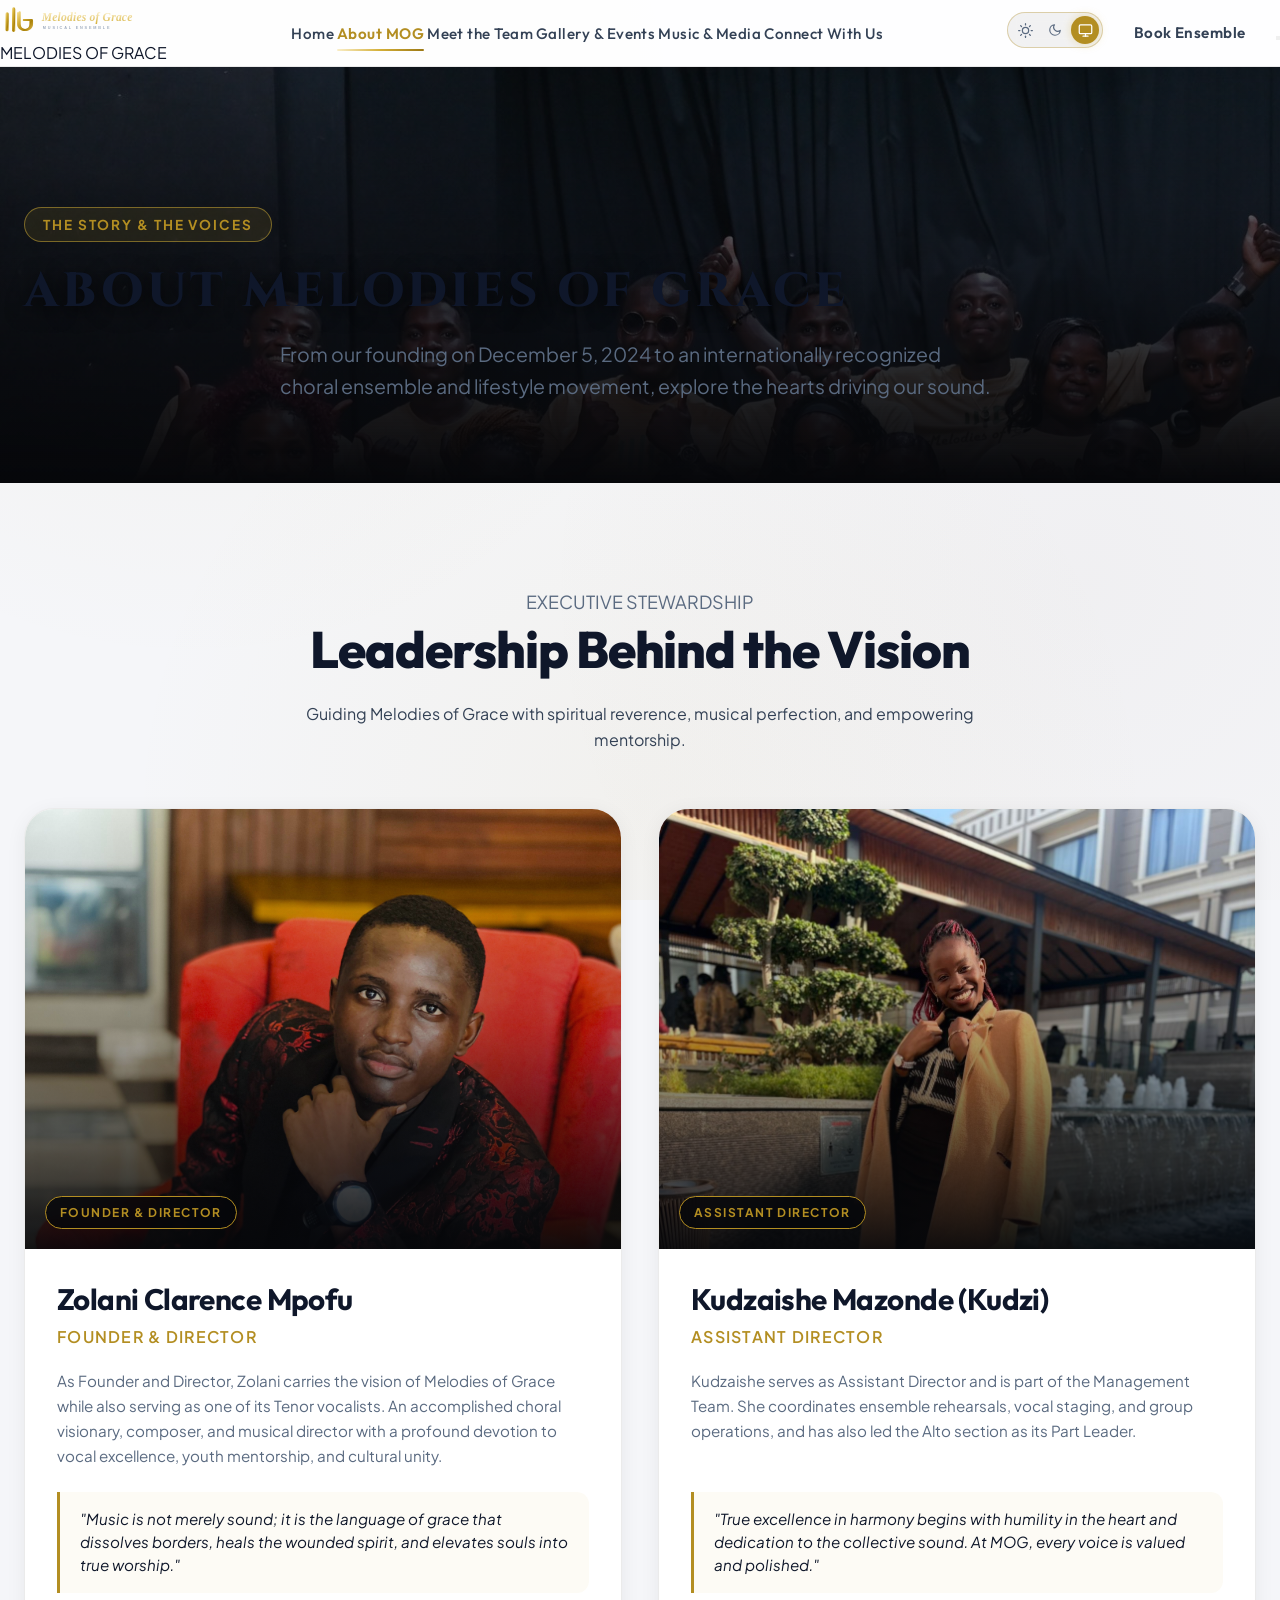
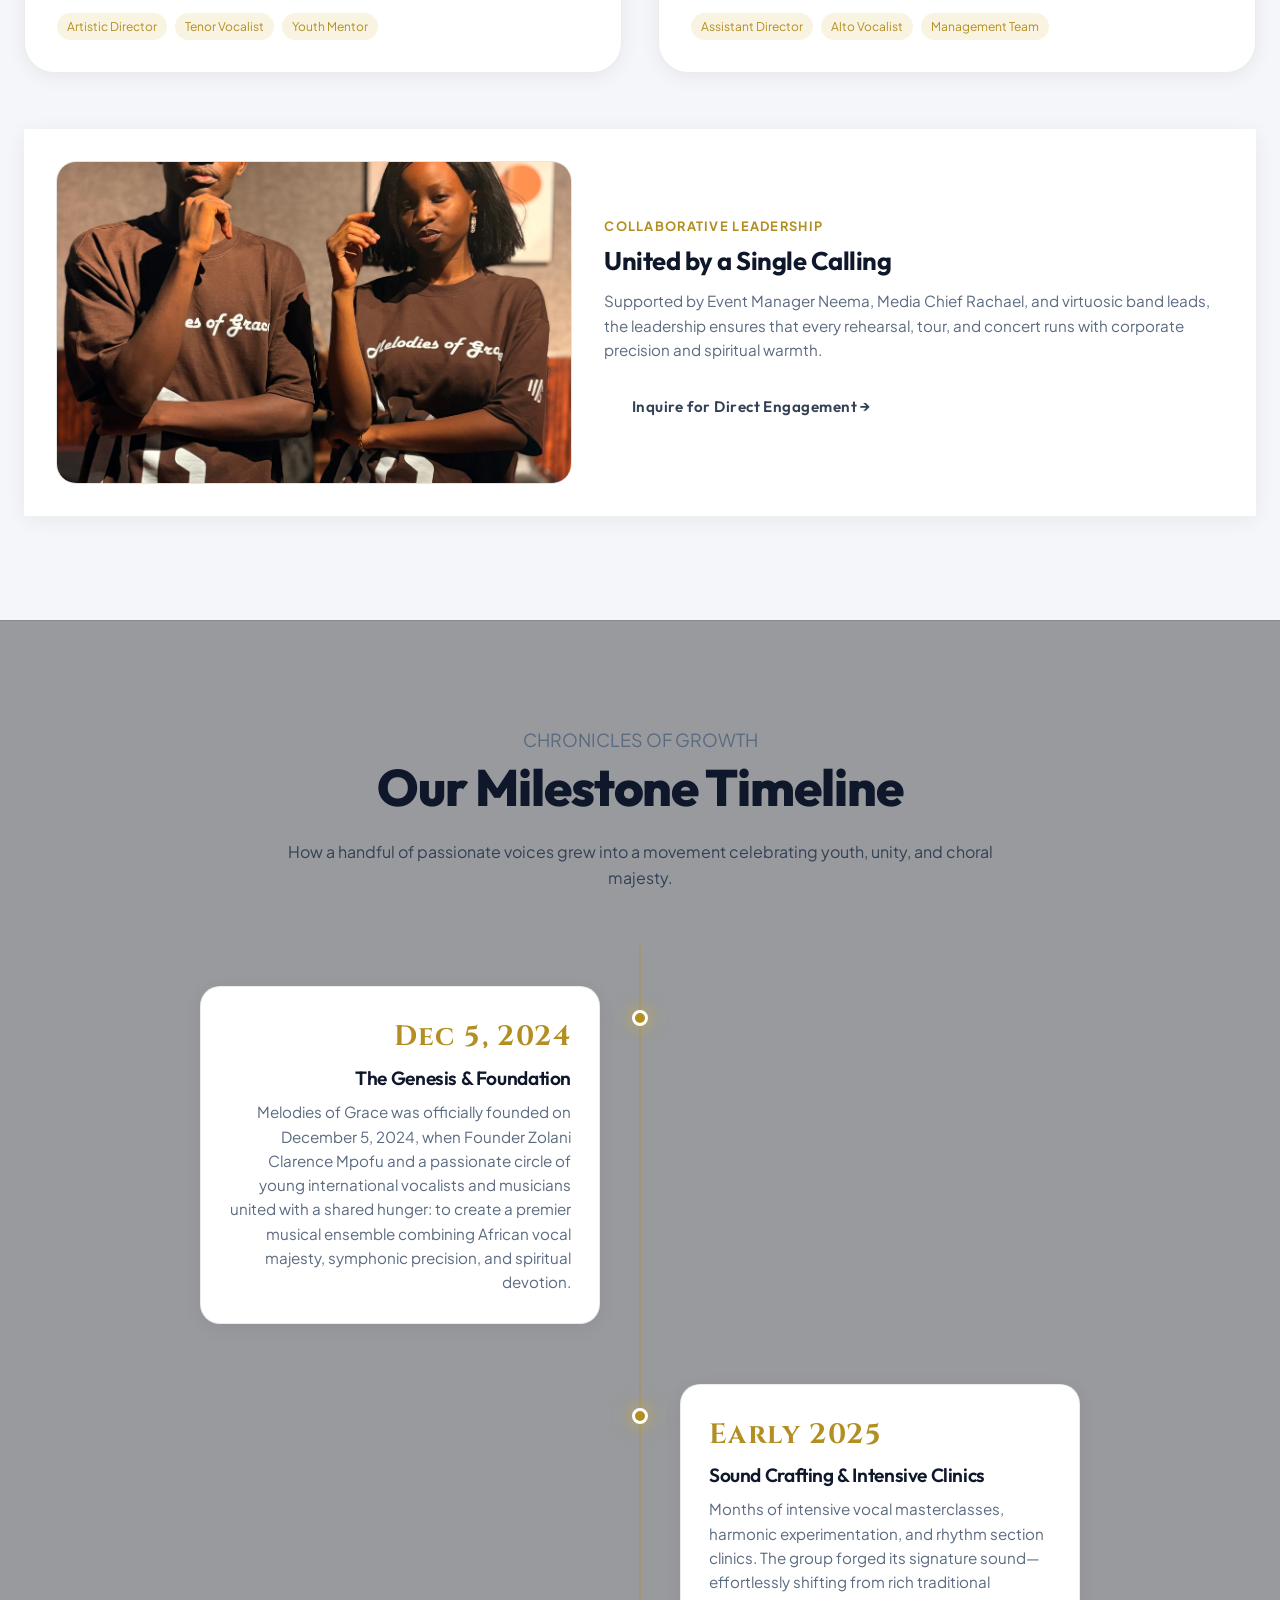
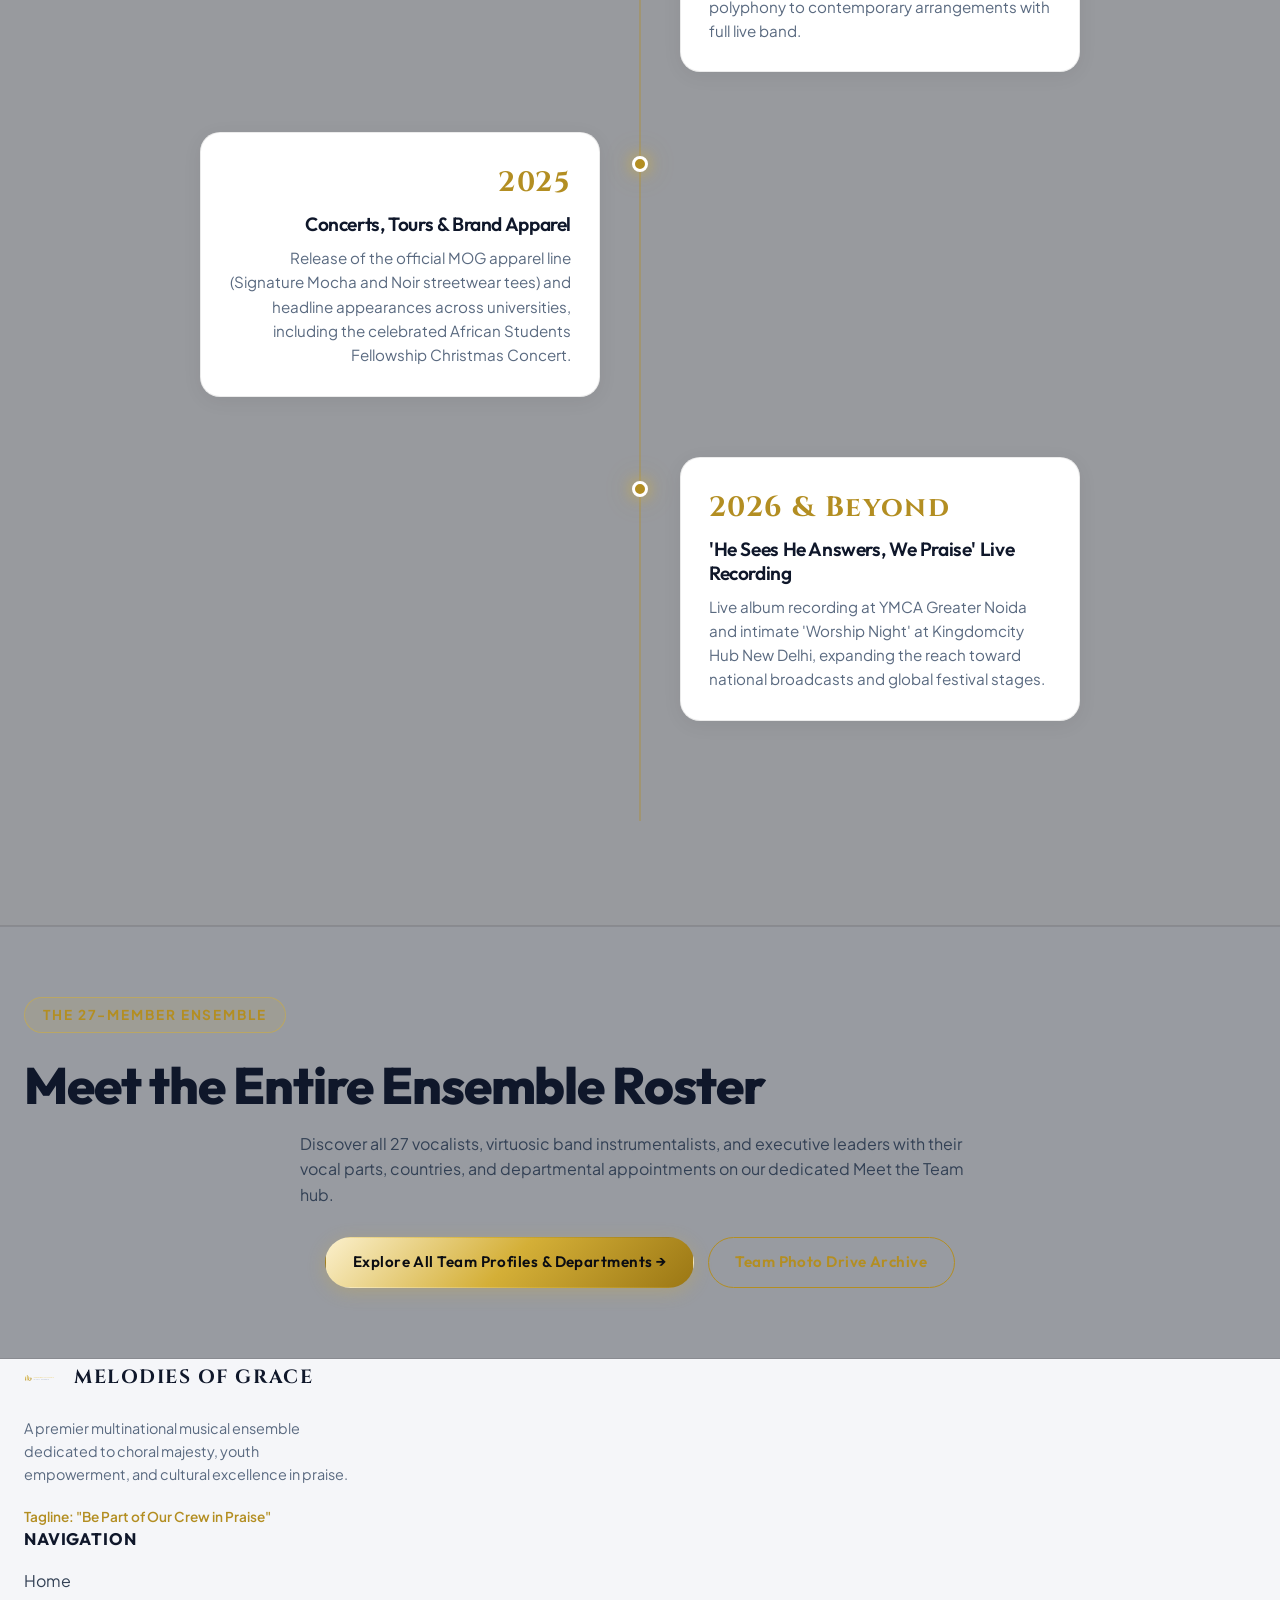
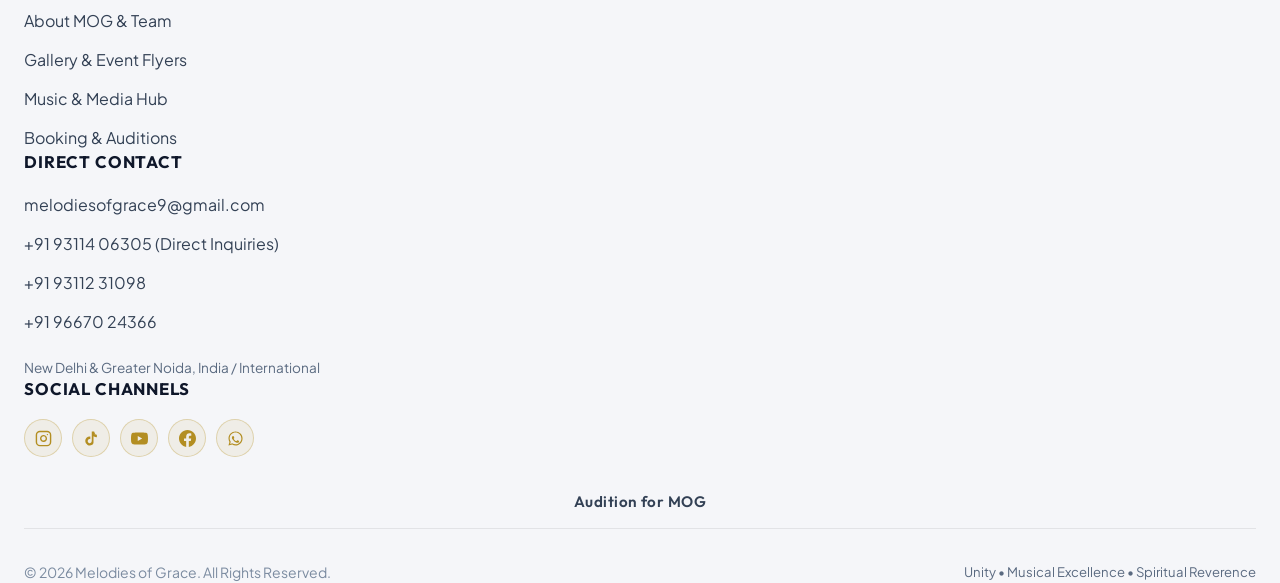
==== about.html @ c8fbc248 "Melodies Of Grace  website Melodies Of Grace Website" ====
<!DOCTYPE html>
<html lang="en">
<head>
  <meta charset="UTF-8">
  <meta name="viewport" content="width=device-width, initial-scale=1.0">
  <title>About MOG | Leadership, History & Meet the Team</title>
  <meta name="description" content="Discover the story, executive management, history timeline, and 25+ talented members and musicians behind Melodies of Grace.">
  <link rel="icon" type="image/svg+xml" href="assets/images/branding/favicon.svg">
  
  <link rel="preconnect" href="https://fonts.googleapis.com">
  <link rel="preconnect" href="https://fonts.gstatic.com" crossorigin>
  <link href="https://fonts.googleapis.com/css2?family=Cinzel:wght@500;600;700;800;900&family=Plus+Jakarta+Sans:wght@300;400;500;600;700&family=Playfair+Display:ital,wght@0,600;1,400&display=swap" rel="stylesheet">
  
  <link rel="stylesheet" href="css/main.css">
  <link rel="stylesheet" href="css/components.css">
  <link rel="stylesheet" href="css/pages.css">

  <script>
    (function() {
      const pref = localStorage.getItem('mog-theme-preference') || 'system';
      const effective = pref === 'system' ? (window.matchMedia('(prefers-color-scheme: light)').matches ? 'light' : 'dark') : pref;
      document.documentElement.setAttribute('data-theme', effective);
    })();
  </script>
</head>
<body>

  <!-- Navigation Header -->
  <header class="mog-navbar">
    <div class="nav-container">
      <a href="index.html" class="brand-logo" aria-label="Melodies of Grace Home">
        <img src="assets/images/branding/logo.svg" alt="Melodies of Grace Monogram" class="brand-symbol">
        <span class="brand-text">MELODIES OF GRACE</span>
      </a>

      <nav class="nav-links" aria-label="Main Navigation">
        <a href="index.html" class="nav-link">Home</a>
        <a href="about.html" class="nav-link active">About MOG</a>
        <a href="team.html" class="nav-link">Meet the Team</a>
        <a href="gallery-events.html" class="nav-link">Gallery & Events</a>
        <a href="music-media.html" class="nav-link">Music & Media</a>
        <a href="connect.html" class="nav-link">Connect With Us</a>
      </nav>

      <div class="nav-actions">
        <div class="theme-switcher-wrapper" role="radiogroup" aria-label="Theme mode selector">
          <button type="button" class="theme-pill-btn" data-theme-choice="light" title="Light theme" aria-label="Light mode">
            <svg width="15" height="15" viewBox="0 0 24 24" fill="none" stroke="currentColor" stroke-width="2" stroke-linecap="round" stroke-linejoin="round"><circle cx="12" cy="12" r="5"></circle><line x1="12" y1="1" x2="12" y2="3"></line><line x1="12" y1="21" x2="12" y2="23"></line><line x1="4.22" y1="4.22" x2="5.64" y2="5.64"></line><line x1="18.36" y1="18.36" x2="19.78" y2="19.78"></line><line x1="1" y1="12" x2="3" y2="12"></line><line x1="21" y1="12" x2="23" y2="12"></line><line x1="4.22" y1="19.78" x2="5.64" y2="18.36"></line><line x1="18.36" y1="5.64" x2="19.78" y2="4.22"></line></svg>
            <span class="sr-only">Light</span>
          </button>
          <button type="button" class="theme-pill-btn" data-theme-choice="dark" title="Dark theme" aria-label="Dark mode">
            <svg width="14" height="14" viewBox="0 0 24 24" fill="none" stroke="currentColor" stroke-width="2" stroke-linecap="round" stroke-linejoin="round"><path d="M21 12.79A9 9 0 1 1 11.21 3 7 7 0 0 0 21 12.79z"></path></svg>
            <span class="sr-only">Dark</span>
          </button>
          <button type="button" class="theme-pill-btn" data-theme-choice="system" title="System settings" aria-label="System mode">
            <svg width="15" height="15" viewBox="0 0 24 24" fill="none" stroke="currentColor" stroke-width="2" stroke-linecap="round" stroke-linejoin="round"><rect x="2" y="3" width="20" height="14" rx="2" ry="2"></rect><line x1="8" y1="21" x2="16" y2="21"></line><line x1="12" y1="17" x2="12" y2="21"></line></svg>
            <span class="sr-only">System</span>
          </button>
        </div>
        <a href="connect.html#booking" class="btn btn-gold-sm nav-cta">Book Ensemble</a>
        <button class="mobile-toggle-btn" aria-label="Toggle navigation menu" aria-expanded="false">
          <span></span>
          <span></span>
          <span></span>
        </button>
      </div>
    </div>
  </header>

  <!-- Page Hero Banner -->
  <section class="page-hero" style="background-image: linear-gradient(to top, rgba(6,7,10,1) 0%, rgba(6,7,10,0.7) 60%, rgba(6,7,10,0.5) 100%), url('assets/images/gallery/1.jpg'); padding: 140px 0 80px;">
    <div class="container text-center">
      <span class="hero-badge reveal-on-scroll">THE STORY & THE VOICES</span>
      <h1 class="hero-title reveal-on-scroll" style="font-size: 3rem; margin-bottom: 16px;">ABOUT MELODIES OF GRACE</h1>
      <p class="hero-tagline reveal-on-scroll" style="max-width: 720px; margin: 0 auto;">
        From our founding on December 5, 2024 to an internationally recognized choral ensemble and lifestyle movement, explore the hearts driving our sound.
      </p>
    </div>
  </section>

  <!-- Executive Management Section -->
  <section class="section" id="management">
    <div class="container">
      <div class="section-header reveal-on-scroll">
        <span class="section-subtitle">EXECUTIVE STEWARDSHIP</span>
        <h2 class="section-title">Leadership Behind the Vision</h2>
        <p class="section-desc">
          Guiding Melodies of Grace with spiritual reverence, musical perfection, and empowering mentorship.
        </p>
      </div>

      <div class="management-grid">
        <!-- Director Card -->
        <div class="management-card reveal-on-scroll">
          <div class="management-img-wrap">
            <img src="assets/images/management/Zolani_Clarence_Mpofu_Director.jpg" alt="Zolani Clarence Mpofu - Founder & Director">
            <div class="management-img-overlay"></div>
            <span class="management-badge">Founder & Director</span>
          </div>
          <div class="management-info">
            <h3 class="management-name">Zolani Clarence Mpofu</h3>
            <div class="management-title">Founder & Director</div>
            <p class="management-bio">
              As Founder and Director, Zolani carries the vision of Melodies of Grace while also serving as one of its Tenor vocalists. An accomplished choral visionary, composer, and musical director with a profound devotion to vocal excellence, youth mentorship, and cultural unity.
            </p>
            <div class="management-quote">
              "Music is not merely sound; it is the language of grace that dissolves borders, heals the wounded spirit, and elevates souls into true worship."
            </div>
            <div style="display: flex; gap: 8px; flex-wrap: wrap;">
              <span class="badge" style="background: rgba(212,175,55,0.15); color: var(--color-gold); font-size: 0.75rem; padding: 4px 10px; border-radius: var(--radius-pill);">Artistic Director</span>
              <span class="badge" style="background: rgba(212,175,55,0.15); color: var(--color-gold); font-size: 0.75rem; padding: 4px 10px; border-radius: var(--radius-pill);">Tenor Vocalist</span>
              <span class="badge" style="background: rgba(212,175,55,0.15); color: var(--color-gold); font-size: 0.75rem; padding: 4px 10px; border-radius: var(--radius-pill);">Youth Mentor</span>
            </div>
          </div>
        </div>

        <!-- Assistant Director Card -->
        <div class="management-card reveal-on-scroll">
          <div class="management-img-wrap">
            <img src="assets/images/management/Kudzaishe_Mazonde_Asst_Director.jpg" alt="Kudzaishe Mazonde (Kudzi) - Assistant Director">
            <div class="management-img-overlay"></div>
            <span class="management-badge">Assistant Director</span>
          </div>
          <div class="management-info">
            <h3 class="management-name">Kudzaishe Mazonde (Kudzi)</h3>
            <div class="management-title">Assistant Director</div>
            <p class="management-bio">
              Kudzaishe serves as Assistant Director and is part of the Management Team. She coordinates ensemble rehearsals, vocal staging, and group operations, and has also led the Alto section as its Part Leader.
            </p>
            <div class="management-quote">
              "True excellence in harmony begins with humility in the heart and dedication to the collective sound. At MOG, every voice is valued and polished."
            </div>
            <div style="display: flex; gap: 8px; flex-wrap: wrap;">
              <span class="badge" style="background: rgba(212,175,55,0.15); color: var(--color-gold); font-size: 0.75rem; padding: 4px 10px; border-radius: var(--radius-pill);">Assistant Director</span>
              <span class="badge" style="background: rgba(212,175,55,0.15); color: var(--color-gold); font-size: 0.75rem; padding: 4px 10px; border-radius: var(--radius-pill);">Alto Vocalist</span>
              <span class="badge" style="background: rgba(212,175,55,0.15); color: var(--color-gold); font-size: 0.75rem; padding: 4px 10px; border-radius: var(--radius-pill);">Management Team</span>
            </div>
          </div>
        </div>
      </div>

      <!-- Management Group Spotlight -->
      <div class="card reveal-on-scroll" style="margin-top: 40px; padding: 32px; display: grid; grid-template-columns: 1fr 1.2fr; gap: 32px; align-items: center;">
        <div style="border-radius: var(--radius-lg); overflow: hidden; border: 1px solid var(--color-border); aspect-ratio: 16/10;">
          <img src="assets/images/management/management.jpg" alt="Melodies of Grace Executive Team" style="width: 100%; height: 100%; object-fit: cover;">
        </div>
        <div>
          <span style="color: var(--color-gold); font-size: 0.8rem; font-weight: 700; text-transform: uppercase; letter-spacing: 0.1em;">Collaborative Leadership</span>
          <h3 style="color: var(--color-cream); font-size: 1.6rem; margin: 8px 0 12px;">United by a Single Calling</h3>
          <p style="color: var(--color-text-muted); font-size: 0.95rem; line-height: 1.6; margin-bottom: 20px;">
            Supported by Event Manager Neema, Media Chief Rachael, and virtuosic band leads, the leadership ensures that every rehearsal, tour, and concert runs with corporate precision and spiritual warmth.
          </p>
          <a href="connect.html#booking" class="btn btn-gold-sm">Inquire for Direct Engagement &rarr;</a>
        </div>
      </div>
    </div>
  </section>

  <!-- History & Milestones Timeline -->
  <section class="section" style="background: rgba(14, 16, 22, 0.4); border-top: 1px solid var(--color-border); border-bottom: 1px solid var(--color-border);">
    <div class="container">
      <div class="section-header reveal-on-scroll">
        <span class="section-subtitle">CHRONICLES OF GROWTH</span>
        <h2 class="section-title">Our Milestone Timeline</h2>
        <p class="section-desc">
          How a handful of passionate voices grew into a movement celebrating youth, unity, and choral majesty.
        </p>
      </div>

      <div class="history-timeline">
        <!-- December 5, 2024 -->
        <div class="timeline-item reveal-on-scroll">
          <div class="timeline-dot"></div>
          <div class="timeline-card">
            <div class="timeline-year">Dec 5, 2024</div>
            <h3 class="timeline-title">The Genesis & Foundation</h3>
            <p class="timeline-desc">
              Melodies of Grace was officially founded on December 5, 2024, when Founder Zolani Clarence Mpofu and a passionate circle of young international vocalists and musicians united with a shared hunger: to create a premier musical ensemble combining African vocal majesty, symphonic precision, and spiritual devotion.
            </p>
          </div>
        </div>

        <!-- Early 2025 -->
        <div class="timeline-item reveal-on-scroll">
          <div class="timeline-dot"></div>
          <div class="timeline-card">
            <div class="timeline-year">Early 2025</div>
            <h3 class="timeline-title">Sound Crafting & Intensive Clinics</h3>
            <p class="timeline-desc">
              Months of intensive vocal masterclasses, harmonic experimentation, and rhythm section clinics. The group forged its signature sound—effortlessly shifting from rich traditional polyphony to contemporary arrangements with full live band.
            </p>
          </div>
        </div>

        <!-- 2025 -->
        <div class="timeline-item reveal-on-scroll">
          <div class="timeline-dot"></div>
          <div class="timeline-card">
            <div class="timeline-year">2025</div>
            <h3 class="timeline-title">Concerts, Tours & Brand Apparel</h3>
            <p class="timeline-desc">
              Release of the official MOG apparel line (Signature Mocha and Noir streetwear tees) and headline appearances across universities, including the celebrated African Students Fellowship Christmas Concert.
            </p>
          </div>
        </div>

        <!-- 2026 & Beyond -->
        <div class="timeline-item reveal-on-scroll">
          <div class="timeline-dot"></div>
          <div class="timeline-card">
            <div class="timeline-year">2026 & Beyond</div>
            <h3 class="timeline-title">'He Sees He Answers, We Praise' Live Recording</h3>
            <p class="timeline-desc">
              Live album recording at YMCA Greater Noida and intimate 'Worship Night' at Kingdomcity Hub New Delhi, expanding the reach toward national broadcasts and global festival stages.
            </p>
          </div>
        </div>
      </div>
    </div>
  </section>

  <!-- Explore Dedicated Meet the Team CTA Banner -->
  <section class="section" style="padding: 70px 0; background: rgba(14, 18, 28, 0.4); border-top: 1px solid var(--color-border); border-bottom: 1px solid var(--color-border);">
    <div class="container text-center">
      <span class="hero-badge reveal-on-scroll">THE 27-MEMBER ENSEMBLE</span>
      <h2 class="section-title reveal-on-scroll" style="margin-bottom: 14px;">Meet the Entire Ensemble Roster</h2>
      <p class="section-desc reveal-on-scroll" style="max-width: 680px; margin: 0 auto 30px;">
        Discover all 27 vocalists, virtuosic band instrumentalists, and executive leaders with their vocal parts, countries, and departmental appointments on our dedicated Meet the Team hub.
      </p>
      <div class="reveal-on-scroll" style="display: flex; gap: 14px; justify-content: center; flex-wrap: wrap;">
        <a href="team.html" class="btn btn-gold">Explore All Team Profiles & Departments &rarr;</a>
        <a href="https://drive.google.com/drive/folders/1BOJa6Fn6AClE84l_LwaE102ekSdRLDb4" target="_blank" rel="noopener" class="btn btn-outline">
          Team Photo Drive Archive
        </a>
      </div>
    </div>
  </section>

  <!-- Universal Footer -->
  <footer class="mog-footer">
    <div class="container">
      <div class="footer-grid">
        <div class="footer-brand">
          <div style="display: flex; align-items: center; gap: 12px; margin-bottom: 16px;">
            <img src="assets/images/branding/logo.svg" alt="MOG Crest" style="width: 38px; height: 38px;">
            <span style="font-family: var(--font-heading); font-weight: 700; font-size: 1.2rem; color: var(--color-cream); letter-spacing: 0.08em;">
              MELODIES OF GRACE
            </span>
          </div>
          <p style="color: var(--color-text-muted); font-size: 0.9rem; line-height: 1.6; margin-bottom: 20px;">
            A premier multinational musical ensemble dedicated to choral majesty, youth empowerment, and cultural excellence in praise.
          </p>
          <div style="color: var(--color-gold); font-size: 0.85rem; font-weight: 600;">
            Tagline: "Be Part of Our Crew in Praise"
          </div>
        </div>

        <div>
          <h4 class="footer-heading">Navigation</h4>
          <ul class="footer-links">
            <li><a href="index.html">Home</a></li>
            <li><a href="about.html">About MOG & Team</a></li>
            <li><a href="gallery-events.html">Gallery & Event Flyers</a></li>
            <li><a href="music-media.html">Music & Media Hub</a></li>
            <li><a href="connect.html">Booking & Auditions</a></li>
          </ul>
        </div>

        <div>
          <h4 class="footer-heading">Direct Contact</h4>
          <ul class="footer-links">
            <li><a href="mailto:melodiesofgrace9@gmail.com">melodiesofgrace9@gmail.com</a></li>
            <li><a href="tel:+919311406305">+91 93114 06305 (Direct Inquiries)</a></li>
            <li><a href="tel:+919311231098">+91 93112 31098</a></li>
            <li><a href="tel:+919667024366">+91 96670 24366</a></li>
            <li style="color: var(--color-text-muted); font-size: 0.85rem; margin-top: 8px;">New Delhi & Greater Noida, India / International</li>
          </ul>
        </div>

        <div>
          <h4 class="footer-heading">Social Channels</h4>
          <div class="social-icons">
            <a href="https://www.instagram.com/melodiesofgrace3?stkn=NW5rcDM3Z2xoZHg5" target="_blank" rel="noopener" aria-label="Melodies of Grace on Instagram">
              <svg viewBox="0 0 24 24" fill="none" stroke="currentColor" stroke-width="2" stroke-linecap="round" stroke-linejoin="round"><rect x="2" y="2" width="20" height="20" rx="5" ry="5"></rect><path d="M16 11.37A4 4 0 1 1 12.63 8 4 4 0 0 1 16 11.37z"></path><line x1="17.5" y1="6.5" x2="17.51" y2="6.5"></line></svg>
            </a>
            <a href="https://www.tiktok.com/@melodiesofgrace3?_t=ZS-8tFVZcW9mL4&_r=1" target="_blank" rel="noopener" aria-label="Melodies of Grace on TikTok">
              <svg viewBox="0 0 24 24" fill="currentColor"><path d="M19.59 6.69a4.83 4.83 0 0 1-3.77-4.25V2h-3.45v13.67a2.89 2.89 0 0 1-5.2 1.74 2.89 2.89 0 0 1 2.31-4.64c.29 0 .58.04.85.12V9.32a6.34 6.34 0 0 0-.85-.06A6.33 6.33 0 0 0 3.15 15.6a6.34 6.34 0 0 0 9.77 5.34c.48-.34.9-.76 1.23-1.25.43-.63.67-1.39.67-2.18V8.76a8.27 8.27 0 0 0 4.77 1.49V6.79a4.8 4.8 0 0 1-3.77-.1z"/></svg>
            </a>
            <a href="https://www.youtube.com/@melodies_of_grace?si=TB2gU3RAY-7OCiRP" target="_blank" rel="noopener" aria-label="Melodies of Grace on YouTube">
              <svg viewBox="0 0 24 24" fill="currentColor"><path d="M23.498 6.186a3.016 3.016 0 0 0-2.122-2.136C19.505 3.545 12 3.545 12 3.545s-7.505 0-9.377.505A3.017 3.017 0 0 0 .502 6.186C0 8.07 0 12 0 12s0 3.93.502 5.814a3.016 3.016 0 0 0 2.122 2.136c1.871.505 9.376.505 9.376.505s7.505 0 9.377-.505a3.015 3.015 0 0 0 2.122-2.136C24 15.93 24 12 24 12s0-3.93-.502-5.814zM9.545 15.568V8.432L15.818 12l-6.273 3.568z"/></svg>
            </a>
            <a href="https://www.facebook.com/share/1BRxwUJJGP" target="_blank" rel="noopener" aria-label="Melodies of Grace on Facebook">
              <svg viewBox="0 0 24 24" fill="currentColor"><path d="M24 12.073c0-6.627-5.373-12-12-12s-12 5.373-12 12c0 5.99 4.388 10.954 10.125 11.854v-8.385H7.078v-3.47h3.047V9.43c0-3.007 1.792-4.669 4.533-4.669 1.312 0 2.686.235 2.686.235v2.953H15.83c-1.491 0-1.956.925-1.956 1.874v2.25h3.328l-.532 3.47h-2.796v8.385C19.612 23.027 24 18.062 24 12.073z"/></svg>
            </a>
            <a href="https://whatsapp.com/channel/0029Vb7E9P53LdQQMmp7Mz2N" target="_blank" rel="noopener" aria-label="Melodies of Grace on WhatsApp Channel">
              <svg viewBox="0 0 24 24" fill="currentColor"><path d="M12.04 2c-5.46 0-9.91 4.45-9.91 9.91 0 1.75.46 3.45 1.32 4.95L2.05 22l5.25-1.38c1.45.79 3.08 1.21 4.74 1.21 5.46 0 9.91-4.45 9.91-9.91 0-2.65-1.03-5.14-2.9-7.01A9.816 9.816 0 0 0 12.04 2zm.01 1.67c2.2 0 4.26.86 5.82 2.42a8.225 8.225 0 0 1 2.41 5.83c0 4.54-3.7 8.24-8.24 8.24-1.48 0-2.93-.4-4.2-1.15l-.3-.18-3.12.82.83-3.04-.2-.31a8.196 8.196 0 0 1-1.26-4.38c0-4.54 3.7-8.24 8.24-8.24zm4.52 11.66c-.25-.13-1.47-.72-1.7-.81-.23-.08-.39-.13-.56.13-.17.25-.64.81-.79.97-.14.17-.29.19-.54.06-.25-.13-1.06-.39-2.02-1.25-.75-.67-1.25-1.5-1.4-1.75-.14-.25-.02-.39.11-.51.11-.11.25-.29.38-.44.13-.14.17-.25.25-.42.08-.17.04-.31-.02-.44-.06-.13-.56-1.35-.77-1.85-.2-.49-.41-.42-.56-.43h-.48c-.17 0-.44.06-.67.31-.23.25-.87.85-.87 2.08 0 1.23.9 2.42 1.02 2.59.13.17 1.76 2.69 4.27 3.77.6.26 1.07.41 1.43.53.6.19 1.15.16 1.58.1.48-.07 1.47-.6 1.68-1.18.21-.58.21-1.08.15-1.18-.06-.1-.23-.16-.48-.28z"/></svg>
            </a>
          </div>
          <div style="margin-top: 20px;">
            <a href="connect.html#auditions" class="btn btn-gold-sm" style="width: 100%; text-align: center;">Audition for MOG</a>
          </div>
        </div>
      </div>

      <div class="footer-bottom">
        <div>&copy; <span id="current-year"></span> Melodies of Grace. All Rights Reserved.</div>
        <div style="color: var(--color-text-muted); font-size: 0.82rem;">Unity • Musical Excellence • Spiritual Reverence</div>
      </div>
    </div>
  </footer>

  <!-- Scripts -->
  <script src="js/mog-data.js"></script>
  <script src="js/main.js"></script>
</body>
</html>
---- css/main.css ----
/* ==========================================================================
   Melodies of Grace (MOG) - Main Design System & Base CSS
   ========================================================================== */

@import url('https://fonts.googleapis.com/css2?family=Cinzel:wght@500;600;700;800;900&family=Outfit:wght@300;400;500;600;700;800&family=Playfair+Display:ital,wght@0,500;0,600;0,700;1,400;1,600;1,700&family=Plus+Jakarta+Sans:wght@300;400;500;600;700&display=swap');

:root {
  /* Color Palette - Obsidian & Gold Luxury Theme */
  --bg-darkest: #06070A;
  --bg-main: #0A0D14;
  --bg-surface: #10141E;
  --bg-card: #151A27;
  --bg-card-hover: #1C2333;
  --bg-glass: rgba(14, 18, 28, 0.72);
  --bg-glass-heavy: rgba(10, 13, 20, 0.88);

  /* Gold & Warm Accents */
  --gold-50: #FFF9E6;
  --gold-100: #FBF0CC;
  --gold-200: #F6E299;
  --gold-300: #EECD66;
  --gold-400: #E6B833;
  --gold-500: #D4AF37; /* Primary Brand Gold */
  --gold-600: #B38E22;
  --gold-700: #8C6C14;
  --gold-gradient: linear-gradient(135deg, #FBF0CC 0%, #D4AF37 50%, #9B7714 100%);
  --gold-gradient-soft: linear-gradient(135deg, rgba(212, 175, 55, 0.25) 0%, rgba(179, 142, 34, 0.08) 100%);

  /* Mocha Brand Apparel Accents */
  --mocha-dark: #2B1D16;
  --mocha-base: #4D3325;
  --mocha-light: #73513F;

  /* Neutral Slate Text */
  --text-primary: #FFFFFF;
  --text-secondary: #E2E8F0;
  --text-muted: #94A3B8;
  --text-dim: #64748B;

  /* Borders & Highlights */
  --border-subtle: rgba(255, 255, 255, 0.08);
  --border-gold: rgba(212, 175, 55, 0.28);
  --border-gold-strong: rgba(212, 175, 55, 0.65);

  /* Shadows & Glows */
  --shadow-sm: 0 4px 12px rgba(0, 0, 0, 0.35);
  --shadow-md: 0 12px 30px rgba(0, 0, 0, 0.5);
  --shadow-lg: 0 20px 48px rgba(0, 0, 0, 0.7);
  --glow-gold-sm: 0 0 15px rgba(212, 175, 55, 0.25);
  --glow-gold-lg: 0 0 35px rgba(212, 175, 55, 0.38);

  /* Typography */
  --font-serif: 'Playfair Display', Georgia, serif;
  --font-heading: 'Cinzel', 'Playfair Display', serif;
  --font-display: 'Outfit', -apple-system, BlinkMacSystemFont, sans-serif;
  --font-body: 'Plus Jakarta Sans', -apple-system, BlinkMacSystemFont, sans-serif;

  /* Transitions & Radii */
  --radius-sm: 6px;
  --radius-md: 12px;
  --radius-lg: 20px;
  --radius-xl: 30px;
  --radius-full: 9999px;
  --radius-pill: 9999px;

  /* Aliases for Global Semantic Colors */
  --color-cream: #FFFBF0;
  --color-gold: #D4AF37;
  --color-gold-muted: rgba(212, 175, 55, 0.4);
  --color-noir: #06070A;
  --color-charcoal: #151A27;
  --color-border: rgba(255, 255, 255, 0.08);
  --color-text-muted: #94A3B8;
  --color-text-dim: #64748B;
  --font-accent: 'Playfair Display', Georgia, serif;
  --glass-card-bg: rgba(16, 20, 30, 0.75);
  --shadow-gold-hover: 0 10px 30px rgba(212, 175, 55, 0.35);

  --navbar-bg: rgba(8, 10, 14, 0.88);
  --navbar-border: rgba(255, 255, 255, 0.08);

  --transition-fast: 0.2s cubic-bezier(0.16, 1, 0.3, 1);
  --transition-normal: 0.35s cubic-bezier(0.16, 1, 0.3, 1);
  --transition-slow: 0.6s cubic-bezier(0.16, 1, 0.3, 1);
}

/* ==========================================================================
   Light Theme Override Variables & Aesthetic System
   ========================================================================== */
[data-theme="light"] {
  --bg-darkest: #F5F6F9;
  --bg-main: #FFFFFF;
  --bg-surface: #EEF2F6;
  --bg-card: #FFFFFF;
  --bg-card-hover: #F8FAFC;
  --bg-glass: rgba(255, 255, 255, 0.9);
  --bg-glass-heavy: rgba(255, 255, 255, 0.98);
  --glass-card-bg: rgba(255, 255, 255, 0.95);

  --text-primary: #0F172A;
  --text-secondary: #334155;
  --text-muted: #5A6A80;
  --text-dim: #7B8BA0;

  --color-cream: #0F172A;
  --color-gold: #B38E22;
  --color-gold-muted: rgba(179, 142, 34, 0.35);
  --color-noir: #FFFFFF;
  --color-charcoal: #F1F5F9;
  --color-border: rgba(0, 0, 0, 0.1);
  --color-text-muted: #5A6A80;
  --color-text-dim: #7B8BA0;

  --border-subtle: rgba(0, 0, 0, 0.08);
  --border-gold: rgba(179, 142, 34, 0.38);
  --border-gold-strong: rgba(179, 142, 34, 0.8);

  --shadow-sm: 0 2px 8px rgba(0, 0, 0, 0.06);
  --shadow-md: 0 8px 24px rgba(0, 0, 0, 0.08);
  --shadow-lg: 0 16px 36px rgba(0, 0, 0, 0.12);
  --shadow-gold-hover: 0 12px 28px rgba(179, 142, 34, 0.22);
  --glow-gold-sm: 0 0 12px rgba(179, 142, 34, 0.2);
  --glow-gold-lg: 0 0 25px rgba(179, 142, 34, 0.25);

  --navbar-bg: rgba(255, 255, 255, 0.94);
  --navbar-border: rgba(0, 0, 0, 0.08);
}

/* Base Reset & Smooth Scrolling */
*, *::before, *::after {
  box-sizing: border-box;
  margin: 0;
  padding: 0;
}

html {
  font-size: 16px;
  scroll-behavior: smooth;
  scroll-padding-top: 90px;
  background-color: var(--bg-darkest);
  color: var(--text-secondary);
  font-family: var(--font-body);
  line-height: 1.6;
  -webkit-font-smoothing: antialiased;
  -moz-osx-font-smoothing: grayscale;
}

body {
  min-height: 100vh;
  display: flex;
  flex-direction: column;
  overflow-x: hidden;
  position: relative;
  background-image: 
    radial-gradient(circle at 15% 15%, rgba(212, 175, 55, 0.05) 0%, transparent 40%),
    radial-gradient(circle at 85% 65%, rgba(115, 81, 63, 0.06) 0%, transparent 45%),
    radial-gradient(circle at 50% 90%, rgba(212, 175, 55, 0.04) 0%, transparent 50%);
  background-attachment: fixed;
}

/* Custom Scrollbar */
::-webkit-scrollbar {
  width: 8px;
}
::-webkit-scrollbar-track {
  background: var(--bg-darkest);
}
::-webkit-scrollbar-thumb {
  background: rgba(212, 175, 55, 0.3);
  border-radius: 4px;
}
::-webkit-scrollbar-thumb:hover {
  background: var(--gold-500);
}

/* Selection Color */
::selection {
  background: var(--gold-500);
  color: #000;
}

/* Typography Helpers */
h1, h2, h3, h4, h5, h6 {
  color: var(--text-primary);
  font-family: var(--font-display);
  font-weight: 700;
  line-height: 1.25;
  letter-spacing: -0.02em;
}

h1.cinzel, h2.cinzel, h3.cinzel {
  font-family: var(--font-heading);
  letter-spacing: 0.05em;
  text-transform: uppercase;
}

p {
  color: var(--text-secondary);
  font-weight: 400;
}

a {
  color: inherit;
  text-decoration: none;
  transition: color var(--transition-fast);
}

img {
  max-width: 100%;
  height: auto;
  display: block;
}

/* Layout Utilities */
.container {
  width: 100%;
  max-width: 1280px;
  margin: 0 auto;
  padding: 0 1.5rem;
}

.container-narrow {
  width: 100%;
  max-width: 960px;
  margin: 0 auto;
  padding: 0 1.5rem;
}

.section {
  padding: 6.5rem 0;
  position: relative;
}

@media (max-width: 768px) {
  .section {
    padding: 4rem 0;
  }
}

/* Section Headers */
.section-header {
  text-align: center;
  max-width: 760px;
  margin: 0 auto 3.5rem;
}

.section-header.text-left {
  text-align: left;
  margin-left: 0;
}

.section-badge {
  display: inline-flex;
  align-items: center;
  gap: 0.5rem;
  padding: 0.35rem 1rem;
  border-radius: var(--radius-full);
  background: rgba(212, 175, 55, 0.1);
  border: 1px solid var(--border-gold);
  color: var(--gold-300);
  font-family: var(--font-display);
  font-size: 0.8rem;
  font-weight: 600;
  letter-spacing: 0.12em;
  text-transform: uppercase;
  margin-bottom: 1.25rem;
}

.section-title {
  font-size: clamp(2.2rem, 4vw, 3.2rem);
  font-weight: 800;
  margin-bottom: 1.25rem;
}

.section-subtitle {
  font-size: 1.125rem;
  color: var(--text-muted);
  line-height: 1.7;
}

/* Decorative Gold Accents */
.text-gold {
  background: var(--gold-gradient);
  -webkit-background-clip: text;
  -webkit-text-fill-color: transparent;
  display: inline-block;
}

.text-gold-solid {
  color: var(--gold-400);
}

.gold-divider {
  width: 60px;
  height: 3px;
  background: var(--gold-gradient);
  border-radius: var(--radius-full);
  margin: 1.25rem auto;
}

.gold-divider.left {
  margin-left: 0;
}

/* Glassmorphism Card Utility */
.glass-panel {
  background: var(--bg-glass);
  backdrop-filter: blur(16px);
  -webkit-backdrop-filter: blur(16px);
  border: 1px solid var(--border-subtle);
  border-radius: var(--radius-lg);
  box-shadow: var(--shadow-md);
  transition: transform var(--transition-normal), border-color var(--transition-normal), box-shadow var(--transition-normal);
}

.glass-panel:hover {
  border-color: var(--border-gold);
  box-shadow: var(--shadow-lg), var(--glow-gold-sm);
}

/* Reveal on Scroll Animations */
.reveal {
  opacity: 0;
  transform: translateY(30px);
  transition: opacity 0.8s cubic-bezier(0.16, 1, 0.3, 1), transform 0.8s cubic-bezier(0.16, 1, 0.3, 1);
  will-change: opacity, transform;
}

.reveal.active {
  opacity: 1;
  transform: translateY(0);
}

.delay-1 { transition-delay: 0.1s; }
.delay-2 { transition-delay: 0.2s; }
.delay-3 { transition-delay: 0.3s; }
.delay-4 { transition-delay: 0.4s; }

.sr-only {
  position: absolute;
  width: 1px;
  height: 1px;
  padding: 0;
  margin: -1px;
  overflow: hidden;
  clip: rect(0, 0, 0, 0);
  white-space: nowrap;
  border-width: 0;
}

/* ==========================================================================
   Theme Switcher Control Component
   ========================================================================== */
.theme-switcher-wrapper {
  display: inline-flex;
  align-items: center;
  background: rgba(255, 255, 255, 0.06);
  border: 1px solid var(--border-gold);
  border-radius: var(--radius-full);
  padding: 3px;
  gap: 2px;
  backdrop-filter: blur(8px);
  -webkit-backdrop-filter: blur(8px);
  transition: all var(--transition-fast);
}

[data-theme="light"] .theme-switcher-wrapper {
  background: rgba(0, 0, 0, 0.05);
  border-color: rgba(179, 142, 34, 0.35);
}

.theme-pill-btn {
  display: inline-flex;
  align-items: center;
  justify-content: center;
  width: 28px;
  height: 28px;
  border-radius: var(--radius-full);
  border: none;
  background: transparent;
  color: var(--text-muted);
  cursor: pointer;
  transition: all var(--transition-fast);
  padding: 0;
}

.theme-pill-btn:hover {
  color: var(--color-gold);
  transform: scale(1.08);
}

.theme-pill-btn.active {
  background: var(--color-gold);
  color: #06070A;
  box-shadow: 0 0 10px rgba(212, 175, 55, 0.35);
}

[data-theme="light"] .theme-pill-btn.active {
  background: var(--color-gold);
  color: #FFFFFF;
}

/* ==========================================================================
   Universal Social Icons with SVG Links
   ========================================================================== */
.social-icons {
  display: flex;
  align-items: center;
  gap: 10px;
  flex-wrap: wrap;
}

.social-icons a,
.social-icon-btn {
  width: 38px;
  height: 38px;
  border-radius: var(--radius-full);
  background: rgba(255, 255, 255, 0.06);
  border: 1px solid var(--border-gold);
  color: var(--color-gold);
  display: inline-flex;
  align-items: center;
  justify-content: center;
  transition: all var(--transition-fast);
  text-decoration: none;
  flex-shrink: 0;
}

.social-icons a svg,
.social-icon-btn svg {
  width: 17px;
  height: 17px;
  transition: transform var(--transition-fast);
}

.social-icons a:hover,
.social-icon-btn:hover {
  background: var(--gold-gradient);
  color: #06070A;
  border-color: transparent;
  transform: translateY(-3px) scale(1.08);
  box-shadow: 0 6px 16px rgba(212, 175, 55, 0.4);
}

.social-icons a:hover svg,
.social-icon-btn:hover svg {
  transform: scale(1.1);
}

[data-theme="light"] .social-icons a,
[data-theme="light"] .social-icon-btn {
  background: rgba(179, 142, 34, 0.08);
  border: 1px solid rgba(179, 142, 34, 0.3);
  color: var(--color-gold);
}

[data-theme="light"] .social-icons a:hover,
[data-theme="light"] .social-icon-btn:hover {
  background: var(--color-gold);
  color: #FFFFFF;
  box-shadow: 0 6px 16px rgba(179, 142, 34, 0.35);
}

/* ==========================================================================
   Light Mode Structural Styles
   ========================================================================== */
[data-theme="light"] body {
  background-color: var(--bg-darkest);
  color: var(--text-secondary);
  background-image: 
    radial-gradient(circle at 15% 15%, rgba(179, 142, 34, 0.06) 0%, transparent 40%),
    radial-gradient(circle at 85% 65%, rgba(115, 81, 63, 0.04) 0%, transparent 45%),
    radial-gradient(circle at 50% 90%, rgba(179, 142, 34, 0.05) 0%, transparent 50%);
}

[data-theme="light"] .mog-navbar,
[data-theme="light"] .site-header.scrolled {
  background: var(--navbar-bg);
  border-bottom: 1px solid var(--navbar-border);
  box-shadow: 0 4px 20px rgba(0, 0, 0, 0.06);
}

[data-theme="light"] .brand-text {
  color: #0F172A;
}

[data-theme="light"] .nav-link {
  color: #334155;
}

[data-theme="light"] .nav-link:hover,
[data-theme="light"] .nav-link.active {
  color: var(--color-gold);
}

[data-theme="light"] .team-member-card,
[data-theme="light"] .dept-card,
[data-theme="light"] .card,
[data-theme="light"] .mog-form-card,
[data-theme="light"] .management-card,
[data-theme="light"] .timeline-card {
  background: #FFFFFF;
  border-color: rgba(0, 0, 0, 0.08);
  box-shadow: 0 4px 20px rgba(0, 0, 0, 0.06);
}

[data-theme="light"] .member-card-footer {
  background: #F8FAFC;
  border-top: 1px solid rgba(0, 0, 0, 0.06);
}

[data-theme="light"] .form-input,
[data-theme="light"] .form-select,
[data-theme="light"] .form-textarea {
  background: #F8FAFC;
  border-color: rgba(0, 0, 0, 0.15);
  color: #0F172A;
}

[data-theme="light"] .form-input:focus,
[data-theme="light"] .form-select:focus,
[data-theme="light"] .form-textarea:focus {
  background: #FFFFFF;
  border-color: var(--color-gold);
}

[data-theme="light"] .filter-btn {
  background: rgba(0, 0, 0, 0.04);
  border-color: rgba(0, 0, 0, 0.12);
  color: #475569;
}

[data-theme="light"] .filter-btn:hover {
  border-color: var(--color-gold);
  color: var(--color-gold);
}

[data-theme="light"] .filter-btn.active {
  background: var(--color-gold);
  color: #FFFFFF;
  border-color: var(--color-gold);
}

[data-theme="light"] .btn-outline {
  border-color: var(--color-gold);
  color: var(--color-gold);
}

[data-theme="light"] .btn-outline:hover {
  background: var(--color-gold);
  color: #FFFFFF;
}

[data-theme="light"] .modal-member-name,
[data-theme="light"] .management-name,
[data-theme="light"] .dept-title {
  color: #0F172A;
}

[data-theme="light"] .dept-member-name {
  color: #1E293B;
}

[data-theme="light"] .history-timeline::before {
  background: rgba(179, 142, 34, 0.35);
}

[data-theme="light"] .timeline-dot {
  background: var(--color-gold);
  border-color: #FFFFFF;
}

[data-theme="light"] .lightbox-modal {
  background: rgba(15, 23, 42, 0.75);
}
---- css/components.css ----
/* ==========================================================================
   Melodies of Grace (MOG) - UI Components CSS
   ========================================================================== */

/* --------------------------------------------------------------------------
   1. Navigation & Header
   -------------------------------------------------------------------------- */
.site-header {
  position: fixed;
  top: 0;
  left: 0;
  width: 100%;
  z-index: 1000;
  transition: background-color var(--transition-normal), backdrop-filter var(--transition-normal), padding var(--transition-normal), box-shadow var(--transition-normal);
  padding: 1.25rem 0;
}

.site-header.scrolled {
  background: rgba(8, 10, 14, 0.88);
  backdrop-filter: blur(20px);
  -webkit-backdrop-filter: blur(20px);
  padding: 0.85rem 0;
  border-bottom: 1px solid var(--border-subtle);
  box-shadow: 0 10px 30px rgba(0, 0, 0, 0.5);
}

.nav-container {
  display: flex;
  align-items: center;
  justify-content: space-between;
  gap: 1.5rem;
}

.brand-logo-link {
  display: flex;
  align-items: center;
  gap: 0.85rem;
  text-decoration: none;
  z-index: 1002;
}

.brand-logo-img {
  height: 48px;
  width: auto;
  transition: transform var(--transition-fast);
}

.brand-logo-link:hover .brand-logo-img {
  transform: scale(1.03);
}

.desktop-nav {
  display: flex;
  align-items: center;
  gap: 2rem;
}

.nav-link {
  color: var(--text-secondary);
  font-family: var(--font-display);
  font-size: 0.95rem;
  font-weight: 500;
  letter-spacing: 0.03em;
  padding: 0.5rem 0;
  position: relative;
  transition: color var(--transition-fast);
}

.nav-link::after {
  content: '';
  position: absolute;
  bottom: 0;
  left: 0;
  width: 0;
  height: 2px;
  background: var(--gold-gradient);
  border-radius: var(--radius-full);
  transition: width var(--transition-normal);
}

.nav-link:hover {
  color: var(--gold-200);
}

.nav-link:hover::after,
.nav-link.active::after {
  width: 100%;
}

.nav-link.active {
  color: var(--gold-300);
  font-weight: 600;
}

.header-actions {
  display: flex;
  align-items: center;
  gap: 1rem;
}

/* Mobile Nav Toggle */
.mobile-toggle {
  display: none;
  background: none;
  border: none;
  cursor: pointer;
  padding: 0.5rem;
  color: var(--text-primary);
  z-index: 1002;
}

.hamburger-line {
  display: block;
  width: 26px;
  height: 2px;
  margin: 5px 0;
  background-color: var(--gold-400);
  border-radius: 2px;
  transition: transform var(--transition-fast), opacity var(--transition-fast);
}

.mobile-toggle.is-active .hamburger-line:nth-child(1) {
  transform: translateY(7px) rotate(45deg);
}

.mobile-toggle.is-active .hamburger-line:nth-child(2) {
  opacity: 0;
}

.mobile-toggle.is-active .hamburger-line:nth-child(3) {
  transform: translateY(-7px) rotate(-45deg);
}

/* Mobile Drawer */
.mobile-drawer {
  position: fixed;
  top: 0;
  right: -100%;
  width: 100%;
  max-width: 380px;
  height: 100vh;
  background: var(--bg-surface);
  backdrop-filter: blur(25px);
  -webkit-backdrop-filter: blur(25px);
  border-left: 1px solid var(--border-gold);
  z-index: 1001;
  padding: 6rem 2rem 2.5rem;
  display: flex;
  flex-direction: column;
  justify-content: space-between;
  transition: right var(--transition-normal);
  box-shadow: -15px 0 35px rgba(0, 0, 0, 0.7);
}

.mobile-drawer.open {
  right: 0;
}

.drawer-overlay {
  position: fixed;
  inset: 0;
  background: rgba(0, 0, 0, 0.7);
  backdrop-filter: blur(4px);
  z-index: 1000;
  opacity: 0;
  pointer-events: none;
  transition: opacity var(--transition-normal);
}

.drawer-overlay.visible {
  opacity: 1;
  pointer-events: auto;
}

.mobile-nav-links {
  list-style: none;
  display: flex;
  flex-direction: column;
  gap: 1.5rem;
}

.mobile-nav-link {
  font-family: var(--font-display);
  font-size: 1.35rem;
  font-weight: 600;
  color: var(--text-secondary);
  display: flex;
  align-items: center;
  justify-content: space-between;
  padding: 0.5rem 0;
  border-bottom: 1px solid var(--border-subtle);
}

.mobile-nav-link.active,
.mobile-nav-link:hover {
  color: var(--gold-300);
  border-bottom-color: var(--border-gold);
}

.mobile-drawer-footer {
  margin-top: 2rem;
  display: flex;
  flex-direction: column;
  gap: 1.25rem;
}

@media (max-width: 1024px) {
  .desktop-nav {
    display: none;
  }

  .mobile-toggle {
    display: block;
  }
}

/* --------------------------------------------------------------------------
   2. Buttons & Actions
   -------------------------------------------------------------------------- */
.btn {
  display: inline-flex;
  align-items: center;
  justify-content: center;
  gap: 0.65rem;
  padding: 0.75rem 1.65rem;
  font-family: var(--font-display);
  font-size: 0.95rem;
  font-weight: 600;
  letter-spacing: 0.03em;
  border-radius: var(--radius-full);
  cursor: pointer;
  transition: all var(--transition-normal);
  border: 1px solid transparent;
  text-decoration: none;
  position: relative;
  overflow: hidden;
  white-space: nowrap;
}

.btn-primary,
.btn-gold {
  background: var(--gold-gradient);
  color: #0B0D12;
  box-shadow: 0 4px 18px rgba(212, 175, 55, 0.3);
}

.btn-primary:hover,
.btn-gold:hover {
  transform: translateY(-2px);
  box-shadow: 0 6px 24px rgba(212, 175, 55, 0.45);
  color: #000;
}

.btn-secondary {
  background: rgba(212, 175, 55, 0.08);
  border-color: var(--border-gold);
  color: var(--gold-200);
}

.btn-secondary:hover {
  background: rgba(212, 175, 55, 0.18);
  border-color: var(--gold-400);
  color: #FFF;
  transform: translateY(-2px);
}

.btn-outline {
  background: transparent;
  border-color: rgba(255, 255, 255, 0.2);
  color: var(--text-primary);
}

.btn-outline:hover {
  border-color: var(--text-primary);
  background: rgba(255, 255, 255, 0.05);
  transform: translateY(-2px);
}

.btn-sm {
  padding: 0.45rem 1rem;
  font-size: 0.85rem;
}

.btn-lg {
  padding: 0.95rem 2.25rem;
  font-size: 1.05rem;
}

.btn-icon {
  width: 44px;
  height: 44px;
  padding: 0;
  border-radius: var(--radius-full);
  display: inline-flex;
  align-items: center;
  justify-content: center;
  background: var(--bg-card);
  border: 1px solid var(--border-subtle);
  color: var(--text-secondary);
}

.btn-icon:hover {
  border-color: var(--border-gold);
  color: var(--gold-300);
  background: var(--bg-card-hover);
  transform: translateY(-2px);
}

/* --------------------------------------------------------------------------
   3. Member & Profile Cards
   -------------------------------------------------------------------------- */
.member-grid {
  display: grid;
  grid-template-columns: repeat(auto-fill, minmax(270px, 1fr));
  gap: 2rem;
}

.member-card {
  position: relative;
  border-radius: var(--radius-lg);
  overflow: hidden;
  background: var(--bg-card);
  border: 1px solid var(--border-subtle);
  transition: transform var(--transition-normal), border-color var(--transition-normal), box-shadow var(--transition-normal);
  cursor: pointer;
  display: flex;
  flex-direction: column;
}

.member-card:hover {
  transform: translateY(-6px);
  border-color: var(--border-gold);
  box-shadow: var(--shadow-lg), var(--glow-gold-sm);
}

.member-img-wrap {
  position: relative;
  width: 100%;
  aspect-ratio: 4 / 5;
  overflow: hidden;
  background: #141720;
}

.member-img {
  width: 100%;
  height: 100%;
  object-fit: cover;
  object-position: center top;
  transition: transform var(--transition-slow);
}

.member-card:hover .member-img {
  transform: scale(1.05);
}

.member-gradient-overlay {
  position: absolute;
  inset: 0;
  background: linear-gradient(to top, var(--bg-card) 5%, rgba(10, 13, 20, 0.4) 50%, transparent 100%);
  pointer-events: none;
}

.member-badge {
  position: absolute;
  top: 1rem;
  right: 1rem;
  padding: 0.3rem 0.75rem;
  border-radius: var(--radius-full);
  background: rgba(10, 13, 20, 0.8);
  backdrop-filter: blur(8px);
  border: 1px solid var(--border-gold);
  color: var(--gold-300);
  font-size: 0.75rem;
  font-weight: 600;
  letter-spacing: 0.05em;
  text-transform: uppercase;
}

.member-body {
  padding: 1.25rem 1.25rem 1.5rem;
  flex: 1;
  display: flex;
  flex-direction: column;
}

.member-name {
  font-size: 1.35rem;
  font-weight: 700;
  color: var(--text-primary);
  margin-bottom: 0.25rem;
}

.member-meta {
  display: flex;
  align-items: center;
  gap: 0.5rem;
  color: var(--gold-400);
  font-size: 0.85rem;
  font-weight: 500;
  margin-bottom: 0.75rem;
}

.member-country-tag {
  color: var(--text-muted);
  font-size: 0.8rem;
  display: flex;
  align-items: center;
  gap: 0.35rem;
}

.member-quote {
  font-family: var(--font-serif);
  font-style: italic;
  font-size: 0.9rem;
  color: var(--text-muted);
  line-height: 1.5;
  margin-top: auto;
  border-left: 2px solid var(--border-gold);
  padding-left: 0.75rem;
}

/* --------------------------------------------------------------------------
   4. Executive Management Showcase
   -------------------------------------------------------------------------- */
.management-grid {
  display: grid;
  grid-template-columns: repeat(2, 1fr);
  gap: 2.5rem;
  margin-bottom: 3.5rem;
}

@media (max-width: 900px) {
  .management-grid {
    grid-template-columns: 1fr;
    gap: 2rem;
  }
}

.exec-card {
  display: grid;
  grid-template-columns: 240px 1fr;
  background: var(--bg-card);
  border: 1px solid var(--border-gold);
  border-radius: var(--radius-xl);
  overflow: hidden;
  box-shadow: var(--shadow-lg);
  transition: transform var(--transition-normal), box-shadow var(--transition-normal);
}

@media (max-width: 600px) {
  .exec-card {
    grid-template-columns: 1fr;
  }
}

.exec-card:hover {
  transform: translateY(-4px);
  box-shadow: var(--shadow-lg), var(--glow-gold-sm);
}

.exec-img-wrap {
  position: relative;
  height: 100%;
  min-height: 320px;
}

.exec-img {
  width: 100%;
  height: 100%;
  object-fit: cover;
  object-position: center top;
}

.exec-content {
  padding: 2rem;
  display: flex;
  flex-direction: column;
  justify-content: center;
}

.exec-title-badge {
  color: var(--gold-400);
  font-size: 0.85rem;
  font-weight: 600;
  text-transform: uppercase;
  letter-spacing: 0.08em;
  margin-bottom: 0.5rem;
}

.exec-name {
  font-size: 1.85rem;
  color: var(--text-primary);
  margin-bottom: 0.25rem;
}

.exec-country {
  color: var(--text-muted);
  font-size: 0.9rem;
  margin-bottom: 1.25rem;
}

.exec-bio {
  color: var(--text-secondary);
  font-size: 0.95rem;
  line-height: 1.65;
  margin-bottom: 1.25rem;
}

.exec-quote-box {
  background: rgba(212, 175, 55, 0.05);
  border-left: 3px solid var(--gold-500);
  padding: 0.85rem 1.15rem;
  border-radius: 0 var(--radius-sm) var(--radius-sm) 0;
}

.exec-quote-text {
  font-family: var(--font-serif);
  font-style: italic;
  font-size: 0.95rem;
  color: var(--gold-100);
}

/* --------------------------------------------------------------------------
   5. Modals (Detail, Lightbox, Merch Order)
   -------------------------------------------------------------------------- */
.modal-overlay {
  position: fixed;
  inset: 0;
  background: rgba(4, 6, 10, 0.85);
  backdrop-filter: blur(16px);
  -webkit-backdrop-filter: blur(16px);
  z-index: 2000;
  display: flex;
  align-items: center;
  justify-content: center;
  padding: 1.5rem;
  opacity: 0;
  pointer-events: none;
  transition: opacity var(--transition-normal);
}

.modal-overlay.active {
  opacity: 1;
  pointer-events: auto;
}

.modal-card {
  background: var(--bg-surface);
  border: 1px solid var(--border-gold);
  border-radius: var(--radius-xl);
  max-width: 800px;
  width: 100%;
  max-height: 90vh;
  overflow-y: auto;
  position: relative;
  box-shadow: 0 25px 60px rgba(0, 0, 0, 0.8), var(--glow-gold-sm);
  transform: scale(0.95) translateY(10px);
  transition: transform var(--transition-normal);
}

.modal-overlay.active .modal-card {
  transform: scale(1) translateY(0);
}

.modal-close-btn {
  position: absolute;
  top: 1.25rem;
  right: 1.25rem;
  width: 40px;
  height: 40px;
  border-radius: var(--radius-full);
  background: rgba(255, 255, 255, 0.1);
  border: 1px solid var(--border-subtle);
  color: var(--text-primary);
  display: flex;
  align-items: center;
  justify-content: center;
  cursor: pointer;
  z-index: 10;
  transition: all var(--transition-fast);
}

.modal-close-btn:hover {
  background: var(--gold-500);
  color: #000;
  transform: rotate(90deg);
}

/* Lightbox Specific */
.lightbox-card {
  max-width: 1000px;
  background: transparent;
  border: none;
  box-shadow: none;
  display: flex;
  flex-direction: column;
  align-items: center;
}

.lightbox-img-wrap {
  max-height: 75vh;
  position: relative;
  border-radius: var(--radius-md);
  overflow: hidden;
  box-shadow: 0 20px 50px rgba(0, 0, 0, 0.9);
  border: 1px solid rgba(255, 255, 255, 0.1);
}

.lightbox-img {
  max-height: 75vh;
  max-width: 100%;
  object-fit: contain;
  display: block;
}

.lightbox-info {
  margin-top: 1.25rem;
  text-align: center;
  color: var(--text-secondary);
}

.lightbox-title {
  font-size: 1.25rem;
  font-weight: 700;
  color: var(--text-primary);
  margin-bottom: 0.25rem;
}

.lightbox-caption {
  font-size: 0.95rem;
  color: var(--text-muted);
}

.lightbox-nav-btn {
  position: absolute;
  top: 50%;
  transform: translateY(-50%);
  width: 50px;
  height: 50px;
  border-radius: var(--radius-full);
  background: rgba(10, 13, 20, 0.7);
  border: 1px solid var(--border-gold);
  color: var(--gold-300);
  display: flex;
  align-items: center;
  justify-content: center;
  cursor: pointer;
  transition: all var(--transition-fast);
  z-index: 15;
}

.lightbox-nav-btn:hover {
  background: var(--gold-500);
  color: #000;
}

.lightbox-prev {
  left: 1rem;
}

.lightbox-next {
  right: 1rem;
}

/* --------------------------------------------------------------------------
   6. Audio Player Bar
   -------------------------------------------------------------------------- */
.audio-player-bar {
  position: fixed;
  bottom: 0;
  left: 0;
  width: 100%;
  background: rgba(10, 13, 20, 0.92);
  backdrop-filter: blur(24px);
  -webkit-backdrop-filter: blur(24px);
  border-top: 1px solid var(--border-gold);
  z-index: 990;
  padding: 0.85rem 0;
  box-shadow: 0 -10px 30px rgba(0, 0, 0, 0.6);
  transform: translateY(100%);
  transition: transform var(--transition-normal);
}

.audio-player-bar.visible {
  transform: translateY(0);
}

.player-inner {
  display: flex;
  align-items: center;
  justify-content: space-between;
  gap: 1.5rem;
}

.player-track-info {
  display: flex;
  align-items: center;
  gap: 1rem;
  min-width: 240px;
}

.player-track-thumb {
  width: 48px;
  height: 48px;
  border-radius: var(--radius-sm);
  object-fit: cover;
  border: 1px solid var(--border-subtle);
}

.player-track-title {
  font-size: 0.95rem;
  font-weight: 700;
  color: var(--text-primary);
  white-space: nowrap;
  overflow: hidden;
  text-overflow: ellipsis;
}

.player-track-sub {
  font-size: 0.8rem;
  color: var(--gold-400);
}

.player-controls {
  display: flex;
  align-items: center;
  gap: 1.25rem;
  flex: 1;
  max-width: 550px;
}

.player-play-btn {
  width: 44px;
  height: 44px;
  border-radius: var(--radius-full);
  background: var(--gold-gradient);
  border: none;
  color: #000;
  display: flex;
  align-items: center;
  justify-content: center;
  cursor: pointer;
  box-shadow: var(--glow-gold-sm);
  transition: transform var(--transition-fast);
}

.player-play-btn:hover {
  transform: scale(1.08);
}

.player-timeline-wrap {
  flex: 1;
  display: flex;
  align-items: center;
  gap: 0.75rem;
}

.player-time {
  font-size: 0.75rem;
  color: var(--text-muted);
  font-family: monospace;
}

.player-progress-bar {
  flex: 1;
  height: 5px;
  background: rgba(255, 255, 255, 0.15);
  border-radius: var(--radius-full);
  position: relative;
  cursor: pointer;
}

.player-progress-fill {
  height: 100%;
  width: 0%;
  background: var(--gold-gradient);
  border-radius: var(--radius-full);
}

.player-visualizer {
  display: flex;
  align-items: center;
  gap: 3px;
  height: 24px;
}

.viz-bar {
  width: 3px;
  height: 6px;
  background: var(--gold-500);
  border-radius: 2px;
  transition: height 0.1s ease;
}

.player-visualizer.playing .viz-bar {
  animation: vizPulse 0.8s ease-in-out infinite alternate;
}

.player-visualizer.playing .viz-bar:nth-child(2) {
  animation-delay: 0.15s;
}

.player-visualizer.playing .viz-bar:nth-child(3) {
  animation-delay: 0.3s;
}

.player-visualizer.playing .viz-bar:nth-child(4) {
  animation-delay: 0.45s;
}

.player-visualizer.playing .viz-bar:nth-child(5) {
  animation-delay: 0.6s;
}

@keyframes vizPulse {
  0% {
    height: 4px;
  }

  100% {
    height: 22px;
  }
}

@media (max-width: 768px) {
  .player-inner {
    flex-wrap: wrap;
    gap: 0.75rem;
  }

  .player-track-info {
    min-width: unset;
    flex: 1;
  }
}

/* --------------------------------------------------------------------------
   7. Form Components
   -------------------------------------------------------------------------- */
.form-group {
  margin-bottom: 1.5rem;
}

.form-label {
  display: block;
  font-size: 0.875rem;
  font-weight: 600;
  color: var(--text-secondary);
  margin-bottom: 0.5rem;
  letter-spacing: 0.02em;
}

.form-label span.req {
  color: var(--gold-400);
}

.form-input,
.form-select,
.form-textarea {
  width: 100%;
  padding: 0.85rem 1.15rem;
  background: rgba(14, 18, 28, 0.85);
  border: 1px solid var(--border-subtle);
  border-radius: var(--radius-md);
  color: var(--text-primary);
  font-family: var(--font-body);
  font-size: 0.95rem;
  transition: all var(--transition-fast);
  outline: none;
}

.form-input:focus,
.form-select:focus,
.form-textarea:focus {
  border-color: var(--gold-400);
  box-shadow: 0 0 0 3px rgba(212, 175, 55, 0.15);
  background: rgba(16, 21, 33, 0.95);
}

.form-input::placeholder,
.form-textarea::placeholder {
  color: var(--text-dim);
}

.form-textarea {
  min-height: 120px;
  resize: vertical;
}

.form-row {
  display: grid;
  grid-template-columns: repeat(2, 1fr);
  gap: 1.25rem;
}

@media (max-width: 650px) {
  .form-row {
    grid-template-columns: 1fr;
  }
}

/* --------------------------------------------------------------------------
   8. Footer
   -------------------------------------------------------------------------- */
.site-footer {
  background: var(--bg-surface);
  border-top: 1px solid var(--border-gold);
  padding: 5rem 0 2rem;
  margin-top: auto;
  position: relative;
}

.footer-top {
  display: grid;
  grid-template-columns: 1.8fr 1fr 1fr 1.4fr;
  gap: 3.5rem;
  margin-bottom: 4rem;
}

@media (max-width: 1024px) {
  .footer-top {
    grid-template-columns: 1fr 1fr;
    gap: 2.5rem;
  }
}

@media (max-width: 600px) {
  .footer-top {
    grid-template-columns: 1fr;
    gap: 2rem;
  }
}

.footer-brand p {
  color: var(--text-muted);
  font-size: 0.95rem;
  line-height: 1.7;
  margin: 1.25rem 0 1.5rem;
  max-width: 340px;
}

.footer-heading {
  font-family: var(--font-display);
  font-size: 1.05rem;
  font-weight: 700;
  color: var(--text-primary);
  margin-bottom: 1.25rem;
  letter-spacing: 0.05em;
  text-transform: uppercase;
}

.footer-links {
  list-style: none;
  display: flex;
  flex-direction: column;
  gap: 0.85rem;
}

.footer-link {
  color: var(--text-muted);
  font-size: 0.95rem;
  transition: color var(--transition-fast);
}

.footer-link:hover {
  color: var(--gold-300);
}

.social-icon-row {
  display: flex;
  align-items: center;
  gap: 0.75rem;
}

.social-btn {
  width: 42px;
  height: 42px;
  border-radius: var(--radius-full);
  background: rgba(255, 255, 255, 0.05);
  border: 1px solid var(--border-subtle);
  color: var(--text-secondary);
  display: inline-flex;
  align-items: center;
  justify-content: center;
  transition: all var(--transition-fast);
}

.social-btn:hover {
  background: var(--gold-gradient);
  color: #000;
  border-color: transparent;
  transform: translateY(-3px);
  box-shadow: var(--glow-gold-sm);
}

.footer-bottom {
  padding-top: 2rem;
  border-top: 1px solid var(--border-subtle);
  display: flex;
  align-items: center;
  justify-content: space-between;
  flex-wrap: wrap;
  gap: 1rem;
  font-size: 0.875rem;
  color: var(--text-dim);
}

.back-to-top {
  display: inline-flex;
  align-items: center;
  gap: 0.5rem;
  color: var(--gold-400);
  cursor: pointer;
  background: none;
  border: none;
  font-family: var(--font-display);
  font-size: 0.875rem;
  font-weight: 600;
  transition: color var(--transition-fast);
}

.back-to-top:hover {
  color: var(--gold-200);
}

/* =========================================================
   9. MOBILE RESPONSIVE NAVIGATION
   ========================================================= */

@media (max-width: 1024px) {

  /* Hide normal desktop navigation */
  .mog-navbar .nav-links {
    position: fixed;
    top: 0;
    right: 0;
    width: min(88vw, 380px);
    height: 100dvh;
    padding: 6.5rem 1.5rem 2rem;
    display: flex;
    flex-direction: column;
    align-items: stretch;
    justify-content: flex-start;
    gap: 0.25rem;
    background: var(--bg-surface);
    border-left: 1px solid var(--border-gold);
    box-shadow: -18px 0 40px rgba(0, 0, 0, 0.45);
    overflow-y: auto;
    transform: translateX(105%);
    visibility: hidden;
    pointer-events: none;
    transition:
      transform var(--transition-normal),
      visibility var(--transition-normal);
    z-index: 1001;
  }

  /* Open mobile menu */
  .mog-navbar .nav-links.mobile-open {
    transform: translateX(0);
    visibility: visible;
    pointer-events: auto;
  }

  /* Mobile navigation links */
  .mog-navbar .nav-links .nav-link {
    display: block;
    width: 100%;
    padding: 0.85rem 0;
    font-size: 1.15rem;
    border-bottom: 1px solid var(--border-subtle);
  }

  /* Remove desktop hover underline */
  .mog-navbar .nav-links .nav-link::after {
    display: none;
  }

  /* Show hamburger button */
  .mobile-toggle-btn {
    display: inline-flex;
  }

  /* Hide Book Ensemble button from header */
  .nav-actions .nav-cta {
    display: none;
  }

  /* Prevent page from scrolling when menu is open */
  body.menu-locked {
    overflow: hidden;
  }
}

/* =========================================================
   10. SMALL PHONE
   ========================================================= */

@media (max-width: 600px) {
  .mog-navbar {
    padding: 0.7rem 0;
  }

  .mog-navbar .nav-container {
    padding: 0 0.9rem;
  }

  .brand-symbol {
    width: 38px;
    height: 38px;
  }

  .brand-text {
    font-size: 0.78rem;
    letter-spacing: 0.05em;
  }

  .mobile-toggle-btn {
    width: 42px;
    height: 42px;
  }
}
---- css/pages.css ----
/**
 * Melodies of Grace (MOG) - Page Specific Styles
 * Styles for:
 * - About Page (Timeline, Leadership Showcase, Team Grid & Filter Tabs)
 * - Gallery & Events Page (Masonry Layout, Lightbox Modal, Event Cards & Flyer Viewer)
 * - Music & Media Page (Discography, Interactive Web Audio Visualizer Bar, Debut Concert Retrospective)
 * - Connect Page (Booking Wizard, Audition Showcase Hub, Merch Catalog & Size Modal)
 */

/* ==========================================================================
   0. HERO STYLES (HOME & SITEWIDE)
   ========================================================================== */
.hero-section {
  position: relative;
  min-height: 82vh;
  display: flex;
  align-items: center;
  justify-content: center;
  text-align: center;
  padding: 160px 24px 80px;
  background-size: cover;
  background-position: center center;
  background-repeat: no-repeat;
  overflow: hidden;
}

.hero-overlay {
  position: absolute;
  inset: 0;
  background: radial-gradient(circle at center, rgba(6, 7, 10, 0.4) 0%, rgba(6, 7, 10, 0.88) 100%);
  pointer-events: none;
}

.hero-content {
  position: relative;
  z-index: 2;
  max-width: 860px;
  margin: 0 auto;
  display: flex;
  flex-direction: column;
  align-items: center;
}

.hero-badge {
  display: inline-block;
  color: var(--color-gold);
  border: 1px solid rgba(212, 175, 55, 0.5);
  background: rgba(212, 175, 55, 0.1);
  padding: 6px 18px;
  border-radius: var(--radius-pill);
  font-size: 0.85rem;
  font-weight: 700;
  letter-spacing: 0.14em;
  text-transform: uppercase;
  margin-bottom: 20px;
}

.hero-title {
  font-family: var(--font-heading);
  font-size: clamp(2.5rem, 5.5vw, 4.2rem);
  font-weight: 800;
  letter-spacing: 0.08em;
  color: var(--color-cream);
  margin-bottom: 20px;
  text-shadow: 0 4px 20px rgba(0, 0, 0, 0.8);
}

.hero-tagline {
  font-size: clamp(1rem, 2vw, 1.22rem);
  color: var(--color-text-muted);
  max-width: 720px;
  line-height: 1.65;
  margin-bottom: 32px;
}

.hero-cta-group {
  display: flex;
  gap: 16px;
  flex-wrap: wrap;
  justify-content: center;
  margin-bottom: 10px;
}

/* ==========================================================================
   1. ABOUT PAGE: HISTORY TIMELINE & LEADERSHIP
   ========================================================================== */
.history-timeline {
  position: relative;
  max-width: 960px;
  margin: 0 auto;
  padding: 40px 0;
}

.history-timeline::before {
  content: '';
  position: absolute;
  top: 0;
  bottom: 0;
  left: 50%;
  width: 2px;
  background: linear-gradient(to bottom, transparent, var(--color-gold), var(--color-gold-muted), transparent);
  transform: translateX(-50%);
}

.timeline-item {
  position: relative;
  margin-bottom: 60px;
  width: 50%;
  padding: 0 40px;
}

.timeline-item:nth-child(odd) {
  left: 0;
  text-align: right;
}

.timeline-item:nth-child(even) {
  left: 50%;
  text-align: left;
}

.timeline-dot {
  position: absolute;
  top: 24px;
  width: 16px;
  height: 16px;
  border-radius: 50%;
  background: var(--color-gold);
  box-shadow: 0 0 15px rgba(212, 175, 55, 0.8), 0 0 30px rgba(212, 175, 55, 0.3);
  border: 3px solid var(--color-noir);
  z-index: 2;
}

.timeline-item:nth-child(odd) .timeline-dot {
  right: -8px;
}

.timeline-item:nth-child(even) .timeline-dot {
  left: -8px;
}

.timeline-card {
  background: var(--glass-card-bg);
  backdrop-filter: blur(16px);
  -webkit-backdrop-filter: blur(16px);
  border: 1px solid var(--color-border);
  border-radius: var(--radius-lg);
  padding: 28px;
  transition: transform var(--transition-normal), border-color var(--transition-normal), box-shadow var(--transition-normal);
}

.timeline-card:hover {
  transform: translateY(-4px);
  border-color: var(--color-gold);
  box-shadow: var(--shadow-gold-subtle);
}

.timeline-year {
  font-family: var(--font-heading);
  font-size: 1.75rem;
  font-weight: 700;
  color: var(--color-gold);
  margin-bottom: 6px;
  letter-spacing: 0.05em;
}

.timeline-title {
  font-size: 1.2rem;
  color: var(--color-cream);
  margin-bottom: 10px;
  font-weight: 600;
}

.timeline-desc {
  color: var(--color-text-muted);
  font-size: 0.95rem;
  line-height: 1.6;
  margin: 0;
}

/* Management Dual Feature */
.management-grid {
  display: grid;
  grid-template-columns: repeat(2, 1fr);
  gap: 36px;
  margin-top: 40px;
}

.management-card {
  background: var(--glass-card-bg);
  backdrop-filter: blur(16px);
  -webkit-backdrop-filter: blur(16px);
  border: 1px solid var(--color-border);
  border-radius: var(--radius-xl);
  overflow: hidden;
  display: flex;
  flex-direction: column;
  transition: transform var(--transition-normal), border-color var(--transition-normal), box-shadow var(--transition-normal);
}

.management-card:hover {
  transform: translateY(-6px);
  border-color: var(--color-gold);
  box-shadow: var(--shadow-gold-hover);
}

.management-img-wrap {
  position: relative;
  width: 100%;
  height: 440px;
  overflow: hidden;
}

.management-img-wrap img {
  width: 100%;
  height: 100%;
  object-fit: cover;
  object-position: top center;
  transition: transform 0.8s cubic-bezier(0.2, 0.8, 0.2, 1);
}

.management-card:hover .management-img-wrap img {
  transform: scale(1.05);
}

.management-img-overlay {
  position: absolute;
  inset: 0;
  background: linear-gradient(to top, rgba(6, 7, 10, 0.95) 0%, rgba(6, 7, 10, 0.3) 50%, transparent 100%);
}

.management-badge {
  position: absolute;
  bottom: 20px;
  left: 20px;
  background: rgba(6, 7, 10, 0.8);
  backdrop-filter: blur(10px);
  border: 1px solid var(--color-gold);
  color: var(--color-gold);
  padding: 6px 14px;
  border-radius: var(--radius-pill);
  font-size: 0.75rem;
  text-transform: uppercase;
  letter-spacing: 0.12em;
  font-weight: 700;
}

.management-info {
  padding: 32px;
  display: flex;
  flex-direction: column;
  flex-grow: 1;
}

.management-name {
  font-size: 1.85rem;
  margin-bottom: 6px;
  color: var(--color-cream);
}

.management-title {
  color: var(--color-gold);
  font-size: 1rem;
  font-weight: 600;
  margin-bottom: 18px;
  text-transform: uppercase;
  letter-spacing: 0.08em;
}

.management-bio {
  color: var(--color-text-muted);
  font-size: 0.95rem;
  line-height: 1.65;
  margin-bottom: 24px;
  flex-grow: 1;
}

.management-quote {
  background: rgba(212, 175, 55, 0.05);
  border-left: 3px solid var(--color-gold);
  padding: 16px 20px;
  border-radius: 0 var(--radius-md) var(--radius-md) 0;
  font-style: italic;
  font-size: 0.95rem;
  color: var(--color-cream);
  line-height: 1.5;
  margin-bottom: 20px;
}

/* Team Filter & Grid */
.team-filter-tabs {
  display: flex;
  justify-content: center;
  gap: 12px;
  margin-bottom: 40px;
  flex-wrap: wrap;
}

.filter-btn {
  background: var(--glass-card-bg);
  border: 1px solid var(--color-border);
  color: var(--color-text-muted);
  padding: 10px 22px;
  border-radius: var(--radius-pill);
  font-family: var(--font-body);
  font-size: 0.88rem;
  font-weight: 600;
  cursor: pointer;
  transition: all var(--transition-fast);
}

.filter-btn:hover,
.filter-btn.active {
  background: var(--color-gold);
  color: var(--color-noir);
  border-color: var(--color-gold);
  box-shadow: 0 0 15px rgba(212, 175, 55, 0.4);
}

.team-grid {
  display: grid;
  grid-template-columns: repeat(auto-fill, minmax(260px, 1fr));
  gap: 28px;
}

.team-member-card {
  background: var(--glass-card-bg);
  border: 1px solid var(--color-border);
  border-radius: var(--radius-lg);
  overflow: hidden;
  cursor: pointer;
  transition: transform var(--transition-normal), border-color var(--transition-normal), box-shadow var(--transition-normal);
  display: flex;
  flex-direction: column;
}

.team-member-card:hover {
  transform: translateY(-6px);
  border-color: var(--color-gold);
  box-shadow: var(--shadow-gold-hover);
}

.member-img-wrap {
  position: relative;
  width: 100%;
  aspect-ratio: 4 / 5;
  overflow: hidden;
  background: var(--color-charcoal);
}

.member-img-wrap img {
  width: 100%;
  height: 100%;
  object-fit: cover;
  object-position: top center;
  transition: transform 0.6s cubic-bezier(0.2, 0.8, 0.2, 1);
}

.team-member-card:hover .member-img-wrap img {
  transform: scale(1.06);
}

.member-overlay {
  position: absolute;
  inset: 0;
  background: linear-gradient(to top, rgba(6, 7, 10, 0.95) 0%, rgba(6, 7, 10, 0.2) 60%, transparent 100%);
  display: flex;
  align-items: flex-end;
  padding: 20px;
}

.member-meta {
  width: 100%;
}

.member-name {
  font-family: var(--font-heading);
  font-size: 1.25rem;
  font-weight: 700;
  color: var(--color-cream);
  margin-bottom: 4px;
}

.member-role {
  color: var(--color-gold);
  font-size: 0.85rem;
  font-weight: 600;
  text-transform: uppercase;
  letter-spacing: 0.08em;
}

.member-card-footer {
  padding: 16px 20px;
  background: rgba(14, 16, 22, 0.6);
  border-top: 1px solid rgba(255, 255, 255, 0.05);
  display: flex;
  justify-content: space-between;
  align-items: center;
}

.member-action {
  font-size: 0.8rem;
  color: var(--color-gold);
  font-weight: 600;
  letter-spacing: 0.05em;
  display: flex;
  align-items: center;
  gap: 6px;
}

.member-country-tag {
  display: inline-block;
  font-size: 0.72rem;
  font-weight: 600;
  text-transform: uppercase;
  letter-spacing: 0.08em;
  padding: 2px 8px;
  background: rgba(212, 175, 55, 0.18);
  border: 1px solid rgba(212, 175, 55, 0.4);
  color: var(--color-gold);
  border-radius: var(--radius-pill);
  margin-bottom: 6px;
}

.member-dept-tag {
  font-size: 0.78rem;
  color: #fff;
  opacity: 0.95;
  margin-top: 4px;
  line-height: 1.35;
  font-weight: 500;
}

.member-part-pill {
  font-size: 0.75rem;
  color: var(--color-gold);
  background: rgba(255, 255, 255, 0.06);
  border: 1px solid rgba(212, 175, 55, 0.2);
  padding: 4px 10px;
  border-radius: var(--radius-pill);
  text-transform: uppercase;
  letter-spacing: 0.06em;
  font-weight: 600;
}

/* Department Organization Directory */
.dept-org-section {
  margin-top: 60px;
  padding: 40px;
  background: rgba(14, 16, 22, 0.75);
  border: 1px solid rgba(212, 175, 55, 0.3);
  border-radius: var(--radius-lg);
}

.dept-grid {
  display: grid;
  grid-template-columns: repeat(auto-fill, minmax(280px, 1fr));
  gap: 24px;
  margin-top: 28px;
}

.dept-card {
  background: rgba(6, 7, 10, 0.75);
  border: 1px solid rgba(255, 255, 255, 0.08);
  border-radius: var(--radius-md);
  padding: 22px;
  transition: border-color var(--transition-normal), transform var(--transition-fast);
}

.dept-card:hover {
  border-color: var(--color-gold);
  transform: translateY(-2px);
}

.dept-title {
  color: var(--color-gold);
  font-family: var(--font-heading);
  font-size: 1.08rem;
  margin-bottom: 14px;
  border-bottom: 1px solid rgba(212, 175, 55, 0.25);
  padding-bottom: 8px;
  letter-spacing: 0.05em;
}

.dept-member-list {
  list-style: none;
  padding: 0;
  margin: 0;
}

.dept-member-item {
  display: flex;
  justify-content: space-between;
  align-items: baseline;
  padding: 6px 0;
  font-size: 0.88rem;
  border-bottom: 1px dotted rgba(255, 255, 255, 0.06);
}

.dept-member-item:last-child {
  border-bottom: none;
}

.dept-member-role {
  color: var(--color-text-muted);
  font-size: 0.82rem;
}

.dept-member-name {
  color: var(--color-cream);
  font-weight: 600;
  text-align: right;
  margin-left: 10px;
}

/* Google Drive Photo Archive Banner */
.drive-archive-banner {
  background: linear-gradient(135deg, rgba(212, 175, 55, 0.12) 0%, rgba(14, 16, 22, 0.95) 100%);
  border: 1px solid var(--color-gold);
  border-radius: var(--radius-lg);
  padding: 36px 32px;
  display: flex;
  align-items: center;
  justify-content: space-between;
  flex-wrap: wrap;
  gap: 24px;
  margin-top: 48px;
  box-shadow: 0 10px 30px rgba(0, 0, 0, 0.5);
}

.drive-archive-info h3 {
  color: var(--color-cream);
  font-size: 1.45rem;
  margin-bottom: 8px;
}

.drive-archive-info p {
  color: var(--color-text-muted);
  font-size: 0.95rem;
  max-width: 620px;
  margin: 0;
  line-height: 1.55;
}

/* ==========================================================================
   2. GALLERY & EVENTS PAGE
   ========================================================================== */
.gallery-events-tabs {
  display: flex;
  justify-content: center;
  gap: 16px;
  margin-bottom: 48px;
}

.tab-btn {
  background: transparent;
  border: none;
  font-family: var(--font-heading);
  font-size: 1.2rem;
  color: var(--color-text-muted);
  padding: 12px 28px;
  cursor: pointer;
  position: relative;
  transition: color var(--transition-fast);
}

.tab-btn.active {
  color: var(--color-gold);
}

.tab-btn.active::after {
  content: '';
  position: absolute;
  bottom: 0;
  left: 20%;
  right: 20%;
  height: 3px;
  background: var(--color-gold);
  border-radius: var(--radius-pill);
  box-shadow: 0 0 10px var(--color-gold);
}

/* Gallery Masonry Layout */
.gallery-masonry {
  column-count: 3;
  column-gap: 24px;
}

.gallery-masonry-item {
  break-inside: avoid;
  margin-bottom: 24px;
  position: relative;
  border-radius: var(--radius-lg);
  overflow: hidden;
  border: 1px solid var(--color-border);
  cursor: pointer;
  transition: transform var(--transition-normal), border-color var(--transition-normal), box-shadow var(--transition-normal);
}

.gallery-masonry-item:hover {
  transform: translateY(-4px);
  border-color: var(--color-gold);
  box-shadow: var(--shadow-gold-hover);
}

.gallery-masonry-item img {
  width: 100%;
  display: block;
  transition: transform 0.6s cubic-bezier(0.2, 0.8, 0.2, 1);
}

.gallery-masonry-item:hover img {
  transform: scale(1.05);
}

.gallery-item-info {
  position: absolute;
  inset: 0;
  background: linear-gradient(to top, rgba(6, 7, 10, 0.92) 0%, rgba(6, 7, 10, 0.2) 60%, transparent 100%);
  opacity: 0;
  display: flex;
  flex-direction: column;
  justify-content: flex-end;
  padding: 24px;
  transition: opacity var(--transition-normal);
}

.gallery-masonry-item:hover .gallery-item-info {
  opacity: 1;
}

.gallery-item-category {
  color: var(--color-gold);
  font-size: 0.75rem;
  font-weight: 700;
  text-transform: uppercase;
  letter-spacing: 0.12em;
  margin-bottom: 6px;
}

.gallery-item-title {
  color: var(--color-cream);
  font-size: 1.1rem;
  font-weight: 600;
  margin: 0;
}

/* Lightbox Modal */
.lightbox-modal {
  position: fixed;
  inset: 0;
  background: rgba(6, 7, 10, 0.96);
  backdrop-filter: blur(20px);
  -webkit-backdrop-filter: blur(20px);
  z-index: 10000;
  display: none;
  flex-direction: column;
  justify-content: center;
  align-items: center;
  padding: 30px;
}

.lightbox-modal.active {
  display: flex;
}

.lightbox-close {
  position: absolute;
  top: 24px;
  right: 28px;
  background: var(--glass-card-bg);
  border: 1px solid var(--color-border);
  color: var(--color-cream);
  width: 46px;
  height: 46px;
  border-radius: 50%;
  font-size: 1.4rem;
  cursor: pointer;
  display: flex;
  align-items: center;
  justify-content: center;
  transition: all var(--transition-fast);
  z-index: 10002;
}

.lightbox-close:hover {
  background: var(--color-gold);
  color: var(--color-noir);
  border-color: var(--color-gold);
}

.lightbox-content {
  position: relative;
  max-width: 90vw;
  max-height: 80vh;
  display: flex;
  justify-content: center;
  align-items: center;
}

.lightbox-img {
  max-width: 100%;
  max-height: 80vh;
  object-fit: contain;
  border-radius: var(--radius-md);
  border: 1px solid var(--color-border);
  box-shadow: 0 10px 40px rgba(0, 0, 0, 0.8);
}

.lightbox-nav {
  position: absolute;
  top: 50%;
  transform: translateY(-50%);
  background: rgba(6, 7, 10, 0.7);
  border: 1px solid var(--color-border);
  color: var(--color-cream);
  width: 50px;
  height: 50px;
  border-radius: 50%;
  font-size: 1.4rem;
  cursor: pointer;
  display: flex;
  align-items: center;
  justify-content: center;
  transition: all var(--transition-fast);
  z-index: 10001;
}

.lightbox-nav:hover {
  background: var(--color-gold);
  color: var(--color-noir);
  border-color: var(--color-gold);
}

.lightbox-prev {
  left: 24px;
}

.lightbox-next {
  right: 24px;
}

.lightbox-caption-bar {
  margin-top: 20px;
  text-align: center;
  max-width: 700px;
}

.lightbox-title {
  font-size: 1.25rem;
  color: var(--color-gold);
  margin-bottom: 6px;
}

.lightbox-desc {
  color: var(--color-text-muted);
  font-size: 0.95rem;
}

.lightbox-counter {
  font-size: 0.8rem;
  color: var(--color-gold);
  margin-top: 8px;
  letter-spacing: 0.1em;
}

/* Events Showcase (Featuring Real Flyers) */
.events-section-grid {
  display: grid;
  grid-template-columns: repeat(auto-fit, minmax(340px, 1fr));
  gap: 36px;
  margin-top: 40px;
}

.event-flyer-card {
  background: var(--glass-card-bg);
  border: 1px solid var(--color-border);
  border-radius: var(--radius-xl);
  overflow: hidden;
  transition: transform var(--transition-normal), border-color var(--transition-normal), box-shadow var(--transition-normal);
  display: flex;
  flex-direction: column;
}

.event-flyer-card:hover {
  transform: translateY(-8px);
  border-color: var(--color-gold);
  box-shadow: var(--shadow-gold-hover);
}

.event-flyer-card.featured {
  border-color: rgba(212, 175, 55, 0.4);
  box-shadow: 0 0 25px rgba(212, 175, 55, 0.15);
}

.event-flyer-wrap {
  position: relative;
  width: 100%;
  aspect-ratio: 16 / 10;
  overflow: hidden;
  background: var(--color-charcoal);
  cursor: pointer;
}

.event-flyer-wrap img {
  width: 100%;
  height: 100%;
  object-fit: cover;
  object-position: center 20%;
  transition: transform 0.6s cubic-bezier(0.2, 0.8, 0.2, 1);
}

.event-flyer-card:hover .event-flyer-wrap img {
  transform: scale(1.05);
}

.event-flyer-overlay {
  position: absolute;
  inset: 0;
  background: linear-gradient(to top, rgba(6, 7, 10, 0.95) 0%, rgba(6, 7, 10, 0.2) 60%, transparent 100%);
  display: flex;
  justify-content: space-between;
  align-items: flex-end;
  padding: 16px;
}

.event-status-pill {
  background: rgba(6, 7, 10, 0.8);
  border: 1px solid var(--color-gold);
  color: var(--color-gold);
  font-size: 0.75rem;
  font-weight: 700;
  text-transform: uppercase;
  letter-spacing: 0.08em;
  padding: 5px 12px;
  border-radius: var(--radius-pill);
}

.event-zoom-hint {
  color: var(--color-cream);
  background: rgba(6, 7, 10, 0.7);
  padding: 6px 12px;
  border-radius: var(--radius-pill);
  font-size: 0.75rem;
  border: 1px solid rgba(255, 255, 255, 0.15);
  display: flex;
  align-items: center;
  gap: 5px;
}

.event-card-body {
  padding: 28px;
  display: flex;
  flex-direction: column;
  flex-grow: 1;
}

.event-date-row {
  display: flex;
  align-items: center;
  gap: 12px;
  color: var(--color-gold);
  font-size: 0.9rem;
  font-weight: 600;
  margin-bottom: 12px;
}

.event-card-title {
  font-size: 1.45rem;
  color: var(--color-cream);
  margin-bottom: 10px;
  line-height: 1.3;
}

.event-venue-row {
  display: flex;
  align-items: flex-start;
  gap: 10px;
  color: var(--color-text-muted);
  font-size: 0.9rem;
  margin-bottom: 16px;
  line-height: 1.4;
}

.event-card-desc {
  color: var(--color-text-muted);
  font-size: 0.92rem;
  line-height: 1.6;
  margin-bottom: 24px;
  flex-grow: 1;
}

.event-card-footer {
  border-top: 1px solid rgba(255, 255, 255, 0.06);
  padding-top: 20px;
  display: flex;
  justify-content: space-between;
  align-items: center;
}

.event-price {
  font-size: 0.9rem;
  font-weight: 700;
  color: var(--color-cream);
}

/* Past Events Grid */
.past-events-grid {
  display: grid;
  grid-template-columns: repeat(auto-fit, minmax(320px, 1fr));
  gap: 28px;
  margin-top: 40px;
}

.past-event-card {
  background: var(--glass-card-bg);
  border: 1px solid var(--color-border);
  border-radius: var(--radius-lg);
  overflow: hidden;
  display: flex;
  flex-direction: column;
}

.past-event-img {
  width: 100%;
  height: 200px;
  object-fit: cover;
  cursor: pointer;
  transition: transform 0.5s ease;
}

.past-event-img:hover {
  transform: scale(1.04);
}

.past-event-body {
  padding: 24px;
}

.past-event-date {
  color: var(--color-gold);
  font-size: 0.8rem;
  font-weight: 600;
  text-transform: uppercase;
  letter-spacing: 0.08em;
  margin-bottom: 6px;
}

.past-event-title {
  font-size: 1.2rem;
  color: var(--color-cream);
  margin-bottom: 8px;
}

.past-event-recap {
  color: var(--color-text-muted);
  font-size: 0.9rem;
  line-height: 1.55;
  margin: 0;
}

/* ==========================================================================
   3. MUSIC & MEDIA PAGE
   ========================================================================== */
.music-hero-split {
  display: grid;
  grid-template-columns: 1.2fr 1fr;
  gap: 48px;
  align-items: center;
  margin-bottom: 64px;
}

/* Audio Player Master Component */
.master-player-card {
  background: var(--glass-card-bg);
  backdrop-filter: blur(20px);
  -webkit-backdrop-filter: blur(20px);
  border: 1px solid var(--color-gold);
  border-radius: var(--radius-xl);
  padding: 32px;
  box-shadow: 0 10px 40px rgba(0, 0, 0, 0.6), var(--shadow-gold-subtle);
  position: relative;
  overflow: hidden;
}

.master-player-card::before {
  content: '';
  position: absolute;
  top: -50%;
  right: -50%;
  width: 200%;
  height: 200%;
  background: radial-gradient(circle, rgba(212, 175, 55, 0.07) 0%, transparent 60%);
  pointer-events: none;
}

.now-playing-header {
  display: flex;
  align-items: center;
  gap: 20px;
  margin-bottom: 24px;
}

.now-playing-thumb {
  width: 80px;
  height: 80px;
  border-radius: var(--radius-md);
  object-fit: cover;
  border: 1px solid var(--color-gold);
  box-shadow: 0 4px 15px rgba(0, 0, 0, 0.5);
}

.now-playing-meta {
  flex-grow: 1;
}

.now-playing-label {
  font-size: 0.75rem;
  color: var(--color-gold);
  text-transform: uppercase;
  letter-spacing: 0.12em;
  font-weight: 700;
  margin-bottom: 4px;
}

.now-playing-title {
  font-size: 1.4rem;
  color: var(--color-cream);
  margin-bottom: 4px;
}

.now-playing-subtitle {
  color: var(--color-text-muted);
  font-size: 0.88rem;
}

/* Audio Visualizer Canvas */
.visualizer-container {
  width: 100%;
  height: 64px;
  background: rgba(6, 7, 10, 0.6);
  border: 1px solid var(--color-border);
  border-radius: var(--radius-md);
  margin-bottom: 24px;
  overflow: hidden;
  position: relative;
}

#audio-canvas {
  width: 100%;
  height: 100%;
  display: block;
}

/* Player Timeline Slider */
.player-progress-wrap {
  display: flex;
  align-items: center;
  gap: 14px;
  margin-bottom: 24px;
}

.time-stamp {
  font-size: 0.78rem;
  color: var(--color-text-muted);
  font-family: var(--font-body);
  font-weight: 600;
  min-width: 38px;
}

.progress-bar-container {
  flex-grow: 1;
  height: 6px;
  background: rgba(255, 255, 255, 0.1);
  border-radius: var(--radius-pill);
  cursor: pointer;
  position: relative;
}

.progress-bar-fill {
  height: 100%;
  width: 0%;
  background: linear-gradient(to right, var(--color-gold-muted), var(--color-gold));
  border-radius: var(--radius-pill);
  position: relative;
  transition: width 0.1s linear;
}

.progress-bar-fill::after {
  content: '';
  position: absolute;
  right: -5px;
  top: 50%;
  transform: translateY(-50%);
  width: 12px;
  height: 12px;
  border-radius: 50%;
  background: var(--color-cream);
  box-shadow: 0 0 8px var(--color-gold);
}

/* Player Controls */
.player-controls {
  display: flex;
  justify-content: space-between;
  align-items: center;
}

.control-btn {
  background: transparent;
  border: none;
  color: var(--color-cream);
  font-size: 1.2rem;
  cursor: pointer;
  display: flex;
  align-items: center;
  justify-content: center;
  transition: color var(--transition-fast), transform var(--transition-fast);
}

.control-btn:hover {
  color: var(--color-gold);
  transform: scale(1.1);
}

.play-pause-btn {
  width: 60px;
  height: 60px;
  border-radius: 50%;
  background: var(--color-gold);
  color: var(--color-noir);
  font-size: 1.5rem;
  border: none;
  cursor: pointer;
  display: flex;
  align-items: center;
  justify-content: center;
  transition: all var(--transition-fast);
  box-shadow: 0 0 20px rgba(212, 175, 55, 0.4);
}

.play-pause-btn:hover {
  background: var(--color-cream);
  transform: scale(1.08);
  box-shadow: 0 0 25px rgba(251, 240, 204, 0.6);
}

/* Track Playlist List */
.track-list-container {
  display: flex;
  flex-direction: column;
  gap: 14px;
}

.track-row {
  background: var(--glass-card-bg);
  border: 1px solid var(--color-border);
  border-radius: var(--radius-lg);
  padding: 16px 20px;
  display: flex;
  align-items: center;
  gap: 16px;
  cursor: pointer;
  transition: all var(--transition-fast);
}

.track-row:hover,
.track-row.active {
  border-color: var(--color-gold);
  background: rgba(212, 175, 55, 0.06);
  transform: translateX(6px);
}

.track-index {
  font-family: var(--font-heading);
  font-weight: 700;
  color: var(--color-gold);
  font-size: 1rem;
  min-width: 24px;
}

.track-row-thumb {
  width: 50px;
  height: 50px;
  border-radius: var(--radius-sm);
  object-fit: cover;
}

.track-row-info {
  flex-grow: 1;
}

.track-row-title {
  color: var(--color-cream);
  font-size: 1rem;
  font-weight: 600;
  margin-bottom: 2px;
}

.track-row-sub {
  color: var(--color-text-muted);
  font-size: 0.82rem;
}

.track-duration {
  color: var(--color-text-muted);
  font-size: 0.85rem;
  font-weight: 600;
}

.track-play-icon {
  color: var(--color-gold);
  font-size: 1.1rem;
  opacity: 0.7;
}

.track-row:hover .track-play-icon,
.track-row.active .track-play-icon {
  opacity: 1;
  transform: scale(1.15);
}

/* Debut Concert Video / Retrospective Showcase */
.concert-showcase-box {
  background: var(--glass-card-bg);
  border: 1px solid var(--color-border);
  border-radius: var(--radius-xl);
  overflow: hidden;
  margin-top: 48px;
}

.concert-video-mock {
  position: relative;
  width: 100%;
  aspect-ratio: 16 / 9;
  background: #000;
  overflow: hidden;
}

.concert-video-mock img {
  width: 100%;
  height: 100%;
  object-fit: cover;
  opacity: 0.85;
}

.concert-play-overlay {
  position: absolute;
  inset: 0;
  background: rgba(6, 7, 10, 0.5);
  display: flex;
  flex-direction: column;
  align-items: center;
  justify-content: center;
  cursor: pointer;
  transition: background var(--transition-normal);
}

.concert-play-overlay:hover {
  background: rgba(6, 7, 10, 0.3);
}

.video-play-pulse {
  width: 80px;
  height: 80px;
  border-radius: 50%;
  background: var(--color-gold);
  color: var(--color-noir);
  display: flex;
  align-items: center;
  justify-content: center;
  font-size: 2rem;
  box-shadow: 0 0 30px rgba(212, 175, 55, 0.6);
  transition: transform var(--transition-fast);
}

.concert-play-overlay:hover .video-play-pulse {
  transform: scale(1.12);
}

.concert-showcase-body {
  padding: 40px;
}

/* ==========================================================================
   4. CONNECT PAGE: BOOKINGS, AUDITIONS & MERCH
   ========================================================================== */
.connect-tabs-nav {
  display: flex;
  justify-content: center;
  gap: 16px;
  margin-bottom: 48px;
  flex-wrap: wrap;
}

.connect-tab-btn {
  background: var(--glass-card-bg);
  border: 1px solid var(--color-border);
  color: var(--color-text-muted);
  padding: 14px 32px;
  border-radius: var(--radius-pill);
  font-family: var(--font-heading);
  font-size: 1.05rem;
  cursor: pointer;
  transition: all var(--transition-fast);
}

.connect-tab-btn.active,
.connect-tab-btn:hover {
  background: var(--color-gold);
  color: var(--color-noir);
  border-color: var(--color-gold);
  box-shadow: 0 0 20px rgba(212, 175, 55, 0.4);
}

/* Booking Form Layout */
.booking-split-container {
  display: grid;
  grid-template-columns: 1fr 1.4fr;
  gap: 48px;
}

.booking-info-sidebar {
  background: var(--glass-card-bg);
  border: 1px solid var(--color-border);
  border-radius: var(--radius-xl);
  padding: 36px;
}

.booking-criteria-list {
  list-style: none;
  padding: 0;
  margin: 24px 0 32px;
  display: flex;
  flex-direction: column;
  gap: 16px;
}

.booking-criteria-item {
  display: flex;
  align-items: flex-start;
  gap: 12px;
  color: var(--color-text-muted);
  font-size: 0.92rem;
  line-height: 1.5;
}

.criteria-bullet {
  color: var(--color-gold);
  font-size: 1.1rem;
  margin-top: 1px;
}

.direct-contact-channel {
  border-top: 1px solid rgba(255, 255, 255, 0.08);
  padding-top: 24px;
}

.direct-contact-channel a {
  display: flex;
  align-items: center;
  gap: 12px;
  color: var(--color-cream);
  text-decoration: none;
  margin-bottom: 12px;
  font-weight: 600;
  transition: color var(--transition-fast);
}

.direct-contact-channel a:hover {
  color: var(--color-gold);
}

/* Form Styles */
.mog-form-card {
  background: var(--glass-card-bg);
  backdrop-filter: blur(16px);
  -webkit-backdrop-filter: blur(16px);
  border: 1px solid var(--color-border);
  border-radius: var(--radius-xl);
  padding: 40px;
}

.form-grid-2 {
  display: grid;
  grid-template-columns: 1fr 1fr;
  gap: 20px;
}

.form-group {
  margin-bottom: 22px;
}

.form-label {
  display: block;
  font-size: 0.85rem;
  font-weight: 600;
  color: var(--color-cream);
  margin-bottom: 8px;
  text-transform: uppercase;
  letter-spacing: 0.06em;
}

.form-label span.req {
  color: var(--color-gold);
}

.form-input,
.form-select,
.form-textarea {
  width: 100%;
  background: rgba(6, 7, 10, 0.7);
  border: 1px solid var(--color-border);
  border-radius: var(--radius-md);
  padding: 14px 18px;
  color: var(--color-cream);
  font-family: var(--font-body);
  font-size: 0.95rem;
  transition: border-color var(--transition-fast), box-shadow var(--transition-fast);
}

.form-input:focus,
.form-select:focus,
.form-textarea:focus {
  outline: none;
  border-color: var(--color-gold);
  box-shadow: 0 0 12px rgba(212, 175, 55, 0.3);
}

.form-textarea {
  resize: vertical;
  min-height: 120px;
}

.form-actions-row {
  display: flex;
  gap: 16px;
  margin-top: 28px;
}

/* Auditions Showcase Hub (Featuring Authentic Audition Flyer) */
.auditions-hub-card {
  background: var(--glass-card-bg);
  border: 1px solid var(--color-border);
  border-radius: var(--radius-xl);
  overflow: hidden;
  display: grid;
  grid-template-columns: 1fr 1.2fr;
  gap: 40px;
  margin-bottom: 48px;
}

.auditions-flyer-column {
  position: relative;
  background: var(--color-charcoal);
  display: flex;
  align-items: center;
  justify-content: center;
  padding: 24px;
  cursor: pointer;
}

.auditions-flyer-img {
  max-width: 100%;
  max-height: 520px;
  object-fit: contain;
  border-radius: var(--radius-lg);
  border: 1px solid var(--color-border);
  box-shadow: 0 10px 30px rgba(0, 0, 0, 0.7);
  transition: transform var(--transition-normal);
}

.auditions-flyer-column:hover .auditions-flyer-img {
  transform: scale(1.03);
}

.auditions-details-column {
  padding: 40px 40px 40px 0;
  display: flex;
  flex-direction: column;
  justify-content: center;
}

.auditions-status-badge {
  display: inline-flex;
  align-items: center;
  gap: 8px;
  background: rgba(212, 175, 55, 0.15);
  border: 1px solid var(--color-gold);
  color: var(--color-gold);
  font-size: 0.8rem;
  font-weight: 700;
  text-transform: uppercase;
  letter-spacing: 0.1em;
  padding: 6px 14px;
  border-radius: var(--radius-pill);
  margin-bottom: 16px;
  width: fit-content;
}

.auditions-steps-grid {
  display: grid;
  grid-template-columns: repeat(2, 1fr);
  gap: 18px;
  margin: 28px 0;
}

.step-card {
  background: rgba(6, 7, 10, 0.5);
  border: 1px solid var(--color-border);
  border-radius: var(--radius-md);
  padding: 16px;
}

.step-num {
  color: var(--color-gold);
  font-family: var(--font-heading);
  font-weight: 700;
  font-size: 1.2rem;
  margin-bottom: 4px;
}

.step-title {
  color: var(--color-cream);
  font-weight: 600;
  font-size: 0.95rem;
  margin-bottom: 6px;
}

.step-desc {
  color: var(--color-text-muted);
  font-size: 0.82rem;
  line-height: 1.5;
  margin: 0;
}

/* Merchandise Catalog */
.merch-grid {
  display: grid;
  grid-template-columns: repeat(auto-fill, minmax(300px, 1fr));
  gap: 32px;
}

.merch-card {
  background: var(--glass-card-bg);
  border: 1px solid var(--color-border);
  border-radius: var(--radius-xl);
  overflow: hidden;
  display: flex;
  flex-direction: column;
  transition: transform var(--transition-normal), border-color var(--transition-normal), box-shadow var(--transition-normal);
}

.merch-card:hover {
  transform: translateY(-8px);
  border-color: var(--color-gold);
  box-shadow: var(--shadow-gold-hover);
}

.merch-img-wrap {
  position: relative;
  width: 100%;
  aspect-ratio: 1 / 1;
  background: var(--color-charcoal);
  overflow: hidden;
}

.merch-img-wrap img {
  width: 100%;
  height: 100%;
  object-fit: cover;
  object-position: center;
  transition: transform 0.6s cubic-bezier(0.2, 0.8, 0.2, 1);
}

.merch-card:hover .merch-img-wrap img {
  transform: scale(1.08);
}

.merch-badge {
  position: absolute;
  top: 16px;
  left: 16px;
  background: var(--color-gold);
  color: var(--color-noir);
  font-size: 0.72rem;
  font-weight: 700;
  text-transform: uppercase;
  letter-spacing: 0.1em;
  padding: 4px 10px;
  border-radius: var(--radius-pill);
}

.merch-info {
  padding: 24px;
  display: flex;
  flex-direction: column;
  flex-grow: 1;
}

.merch-title {
  font-size: 1.2rem;
  color: var(--color-cream);
  margin-bottom: 6px;
}

.merch-price {
  color: var(--color-gold);
  font-size: 1.1rem;
  font-weight: 700;
  margin-bottom: 12px;
}

.merch-desc {
  color: var(--color-text-muted);
  font-size: 0.88rem;
  line-height: 1.5;
  margin-bottom: 20px;
  flex-grow: 1;
}

.merch-order-btn {
  width: 100%;
}

/* ==========================================================================
   5. RESPONSIVE BREAKPOINTS
   ========================================================================== */
@media (max-width: 1024px) {
  .history-timeline::before {
    left: 24px;
  }

  .timeline-item {
    width: 100%;
    left: 0 !important;
    padding-left: 60px;
    padding-right: 0;
    text-align: left !important;
  }

  .timeline-item .timeline-dot {
    left: 16px !important;
    right: auto !important;
  }

  .management-grid {
    grid-template-columns: 1fr;
  }

  .gallery-masonry {
    column-count: 2;
  }

  .music-hero-split {
    grid-template-columns: 1fr;
  }

  .booking-split-container {
    grid-template-columns: 1fr;
  }

  .auditions-hub-card {
    grid-template-columns: 1fr;
  }

  .auditions-details-column {
    padding: 0 32px 32px;
  }
}

@media (max-width: 640px) {
  .gallery-masonry {
    column-count: 1;
  }

  .form-grid-2 {
    grid-template-columns: 1fr;
  }

  .auditions-steps-grid {
    grid-template-columns: 1fr;
  }

  .form-actions-row {
    flex-direction: column;
  }

  .lightbox-nav {
    display: none;
  }
}

/* =========================================================
   6. MOBILE HOMEPAGE RESPONSIVENESS
   ========================================================= */

@media (max-width: 768px) {

  /* HERO */

  .hero-section {
    min-height: 78vh;

    padding: 120px 18px 56px;

    background-position: 58% center;
  }

  .hero-content {
    width: 100%;
    max-width: 100%;
  }

  .hero-badge {
    max-width: 100%;

    padding: 6px 12px;

    font-size: 0.7rem;

    letter-spacing: 0.1em;
  }

  .hero-title {
    font-size: clamp(2rem, 11vw, 3rem);

    line-height: 1.05;

    letter-spacing: 0.04em;
  }

  .hero-tagline {
    max-width: 92%;

    font-size: 0.98rem;

    line-height: 1.55;

    margin-bottom: 24px;
  }


  /* HERO BUTTONS */

  .hero-cta-group {
    width: 100%;

    flex-direction: column;

    align-items: stretch;

    gap: 10px;
  }

  .hero-cta-group .btn {
    width: 100%;
  }


  /* =====================================================
     7. ACTIVE TOUR CARD
     ===================================================== */

  .event-flyer-card.featured>div[style*="grid-template-columns"] {

    grid-template-columns: 1fr !important;

    gap: 22px !important;

    padding: 18px !important;
  }


  .event-flyer-card.featured .event-flyer-wrap {

    width: 100%;

    aspect-ratio: 16 / 10;
  }


  .event-flyer-card.featured h2 {

    font-size: clamp(1.55rem, 7vw, 2rem) !important;

    line-height: 1.2;
  }


  .event-flyer-card.featured p {

    font-size: 0.95rem !important;

    line-height: 1.65 !important;
  }


  /* TOUR BUTTONS */

  .event-flyer-card.featured .btn {

    width: 100%;
  }


  /* Keep the tour information from overflowing */

  .event-flyer-card.featured>div[style*="grid-template-columns"]>div:last-child {

    min-width: 0;
  }


  /* Fix dark text on dark background */

  .hero-title,
  .event-flyer-card.featured h2 {

    color: #FFFBF0 !important;
  }


  .hero-tagline,
  .event-flyer-card.featured p {

    color: #E2E8F0 !important;
  }
}


/* =========================================================
   8. VERY SMALL PHONES
   ========================================================= */

@media (max-width: 420px) {

  .hero-section {

    min-height: 74vh;

    padding-left: 14px;
    padding-right: 14px;
  }

  .hero-badge {
    font-size: 0.64rem;
  }

  .hero-title {
    font-size: 2rem;
  }

  .hero-tagline {
    font-size: 0.92rem;
  }

  .event-flyer-card.featured>div[style*="grid-template-columns"] {

    padding: 14px !important;
  }
}
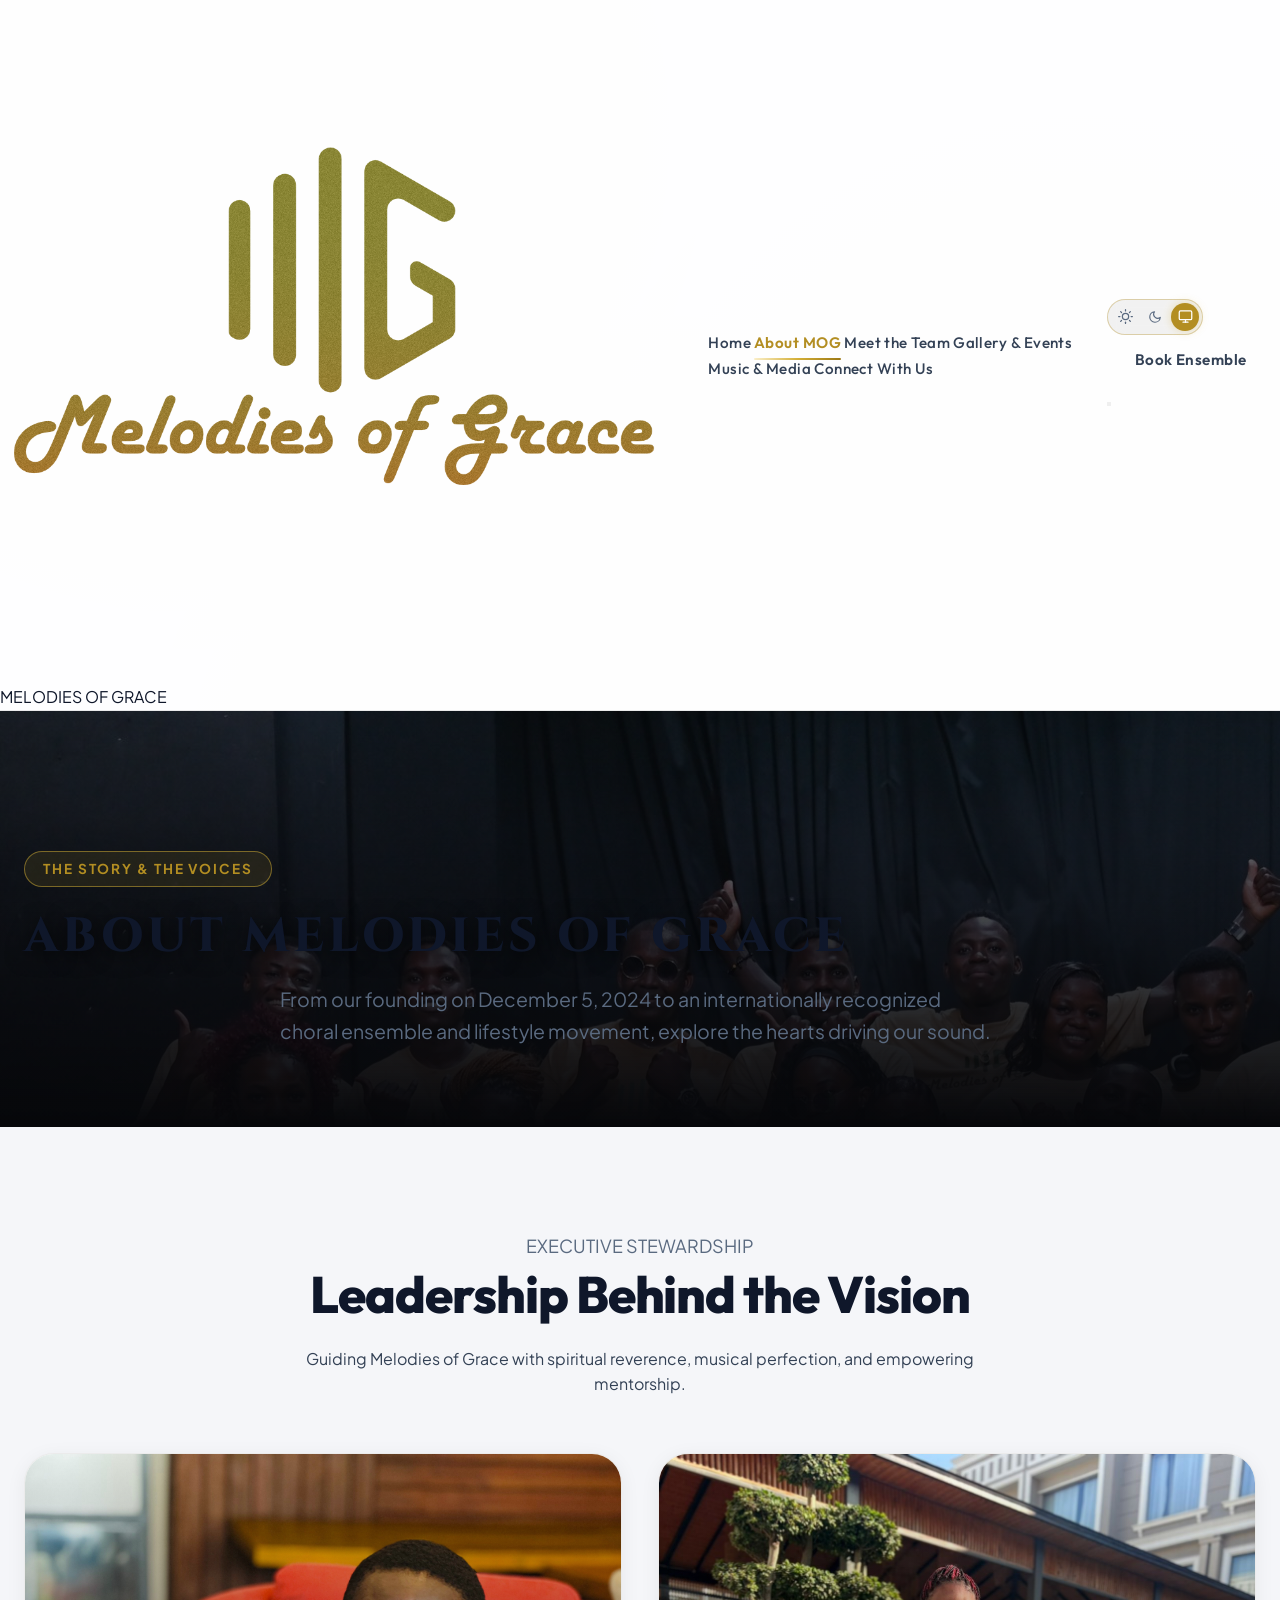
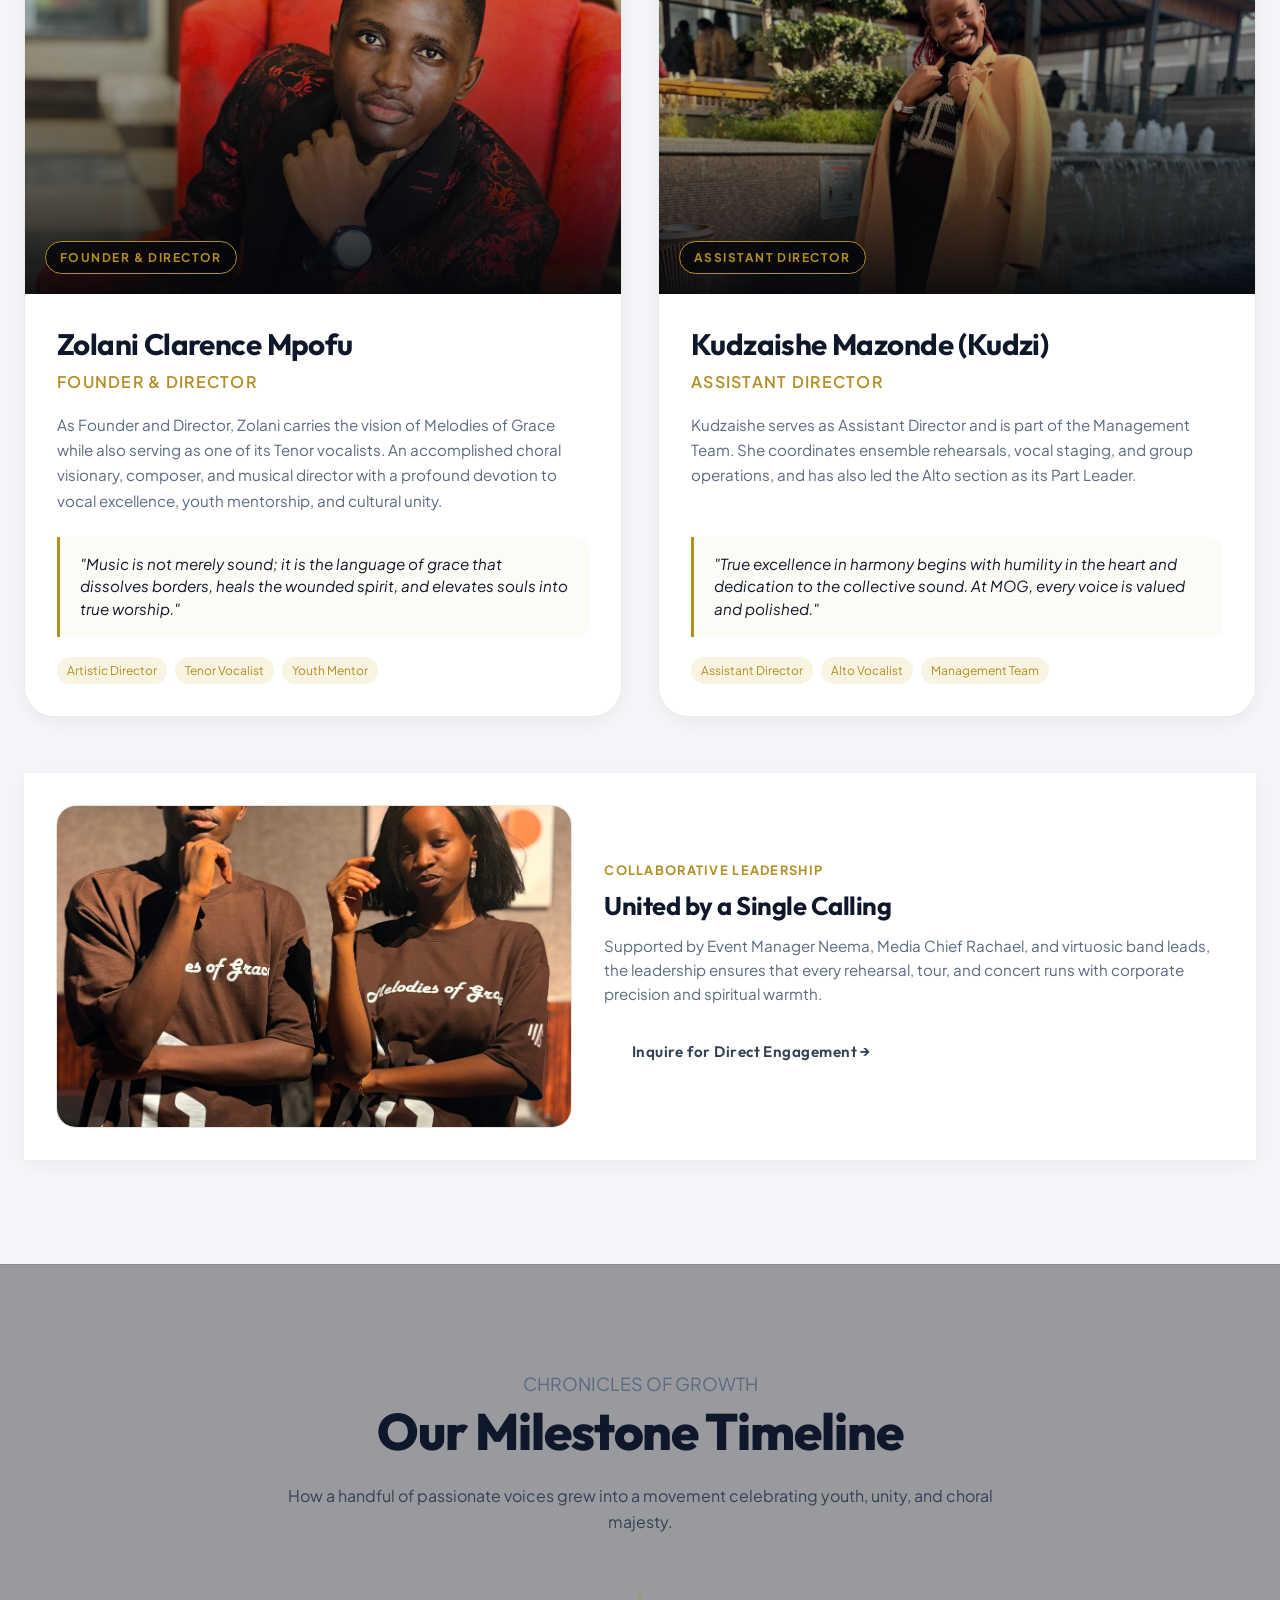
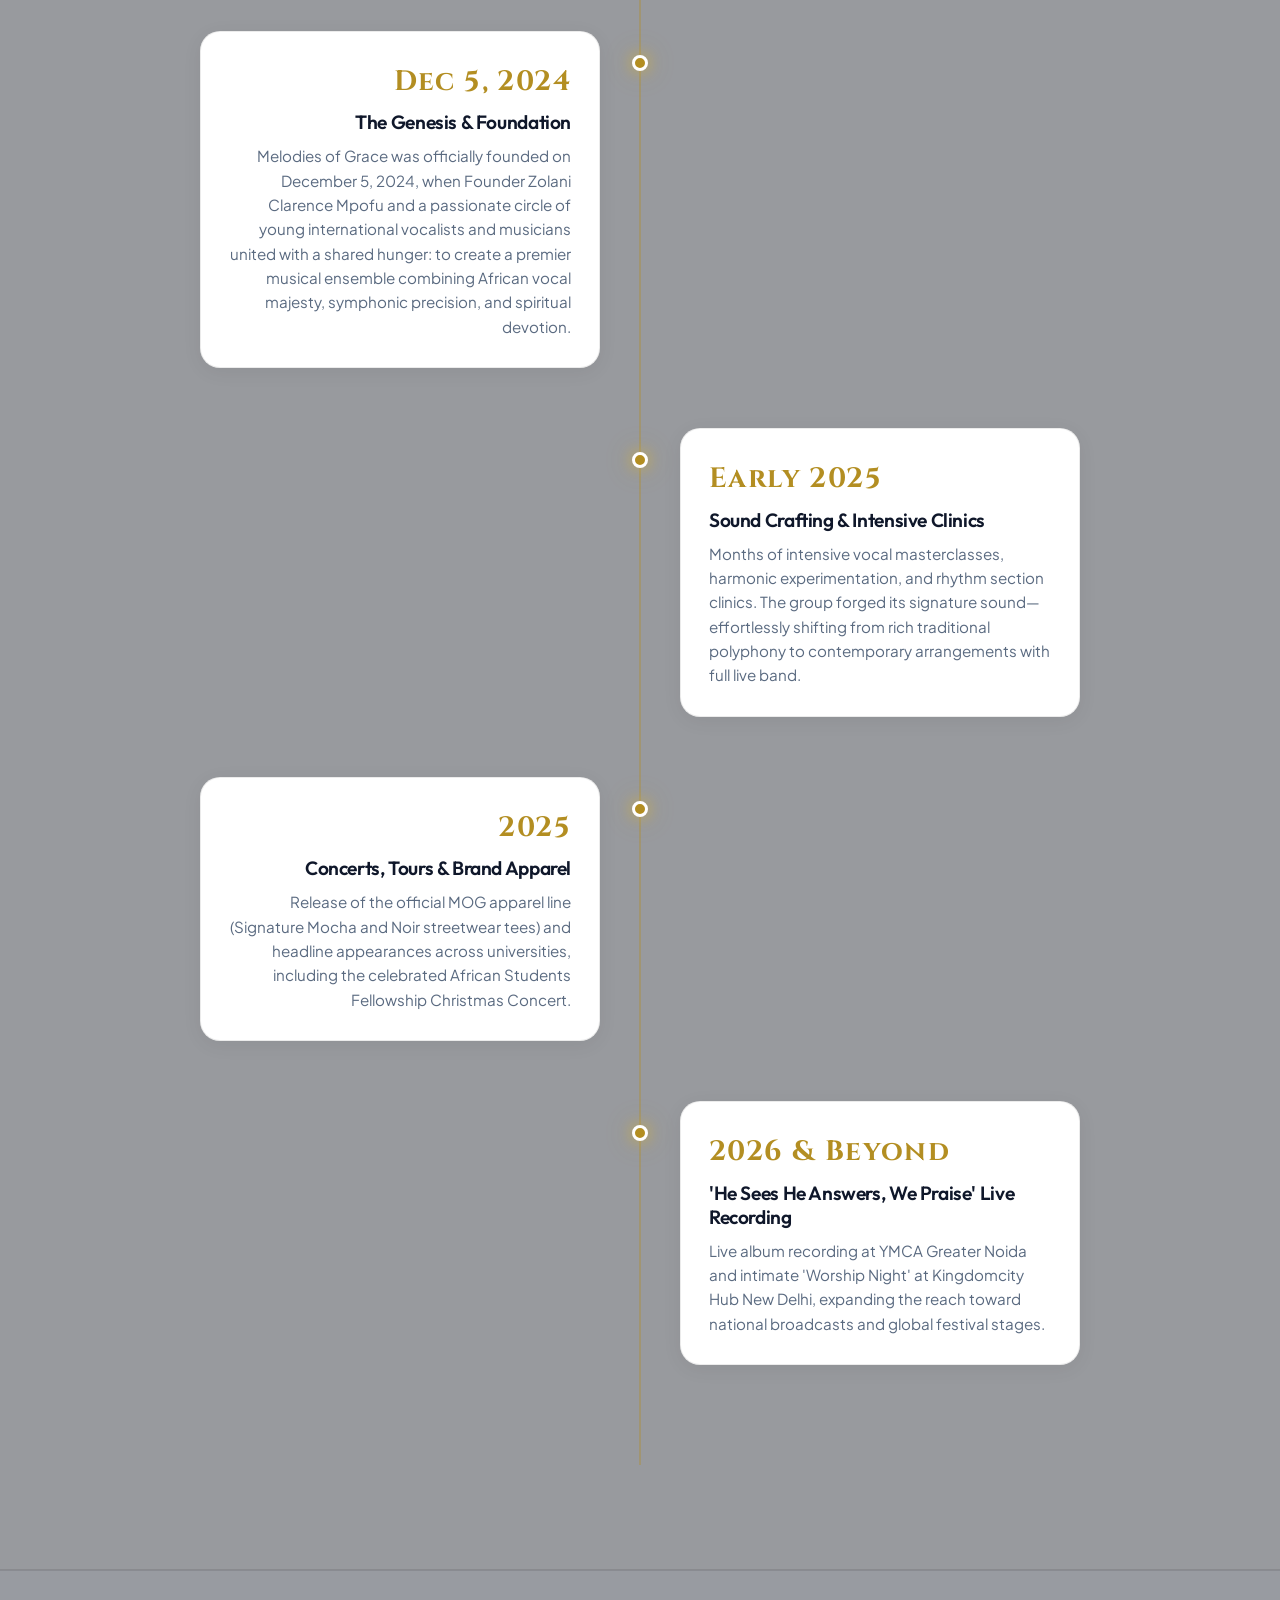
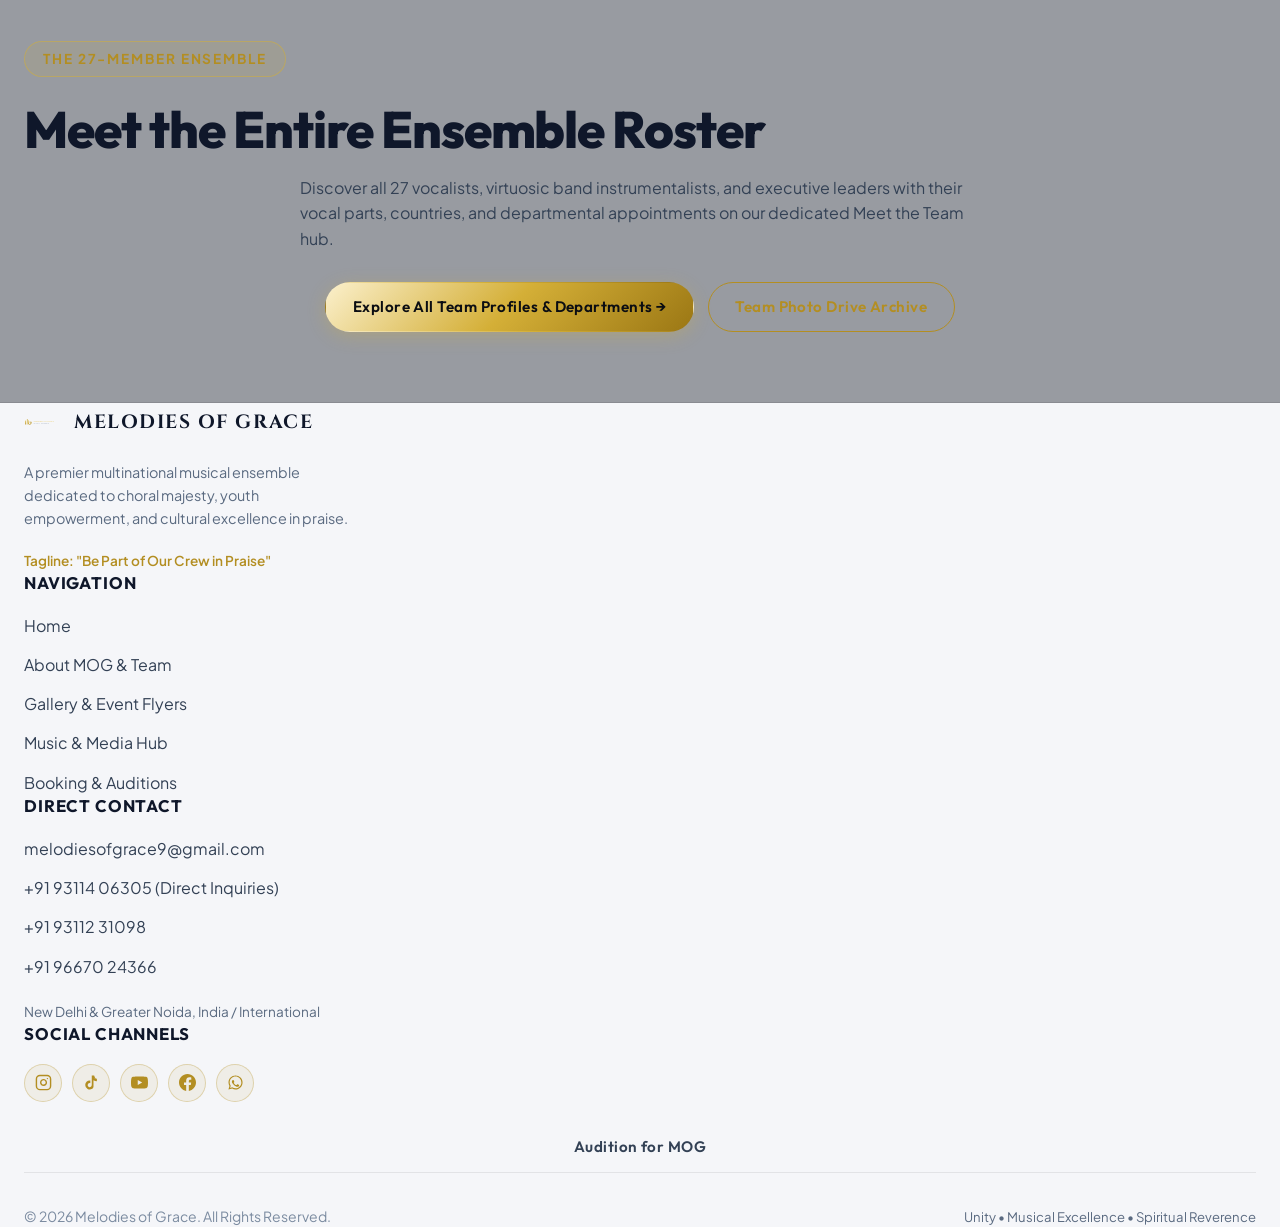
==== commit 0485a616: "Update about.html" ====
--- a/about.html
+++ b/about.html
@@ -5,8 +5,7 @@
   <meta name="viewport" content="width=device-width, initial-scale=1.0">
   <title>About MOG | Leadership, History & Meet the Team</title>
   <meta name="description" content="Discover the story, executive management, history timeline, and 25+ talented members and musicians behind Melodies of Grace.">
-  <link rel="icon" type="image/svg+xml" href="assets/images/branding/favicon.svg">
-  
+  <link rel="icon" type="image/png" href="assets/images/branding/favicon.png">  
   <link rel="preconnect" href="https://fonts.googleapis.com">
   <link rel="preconnect" href="https://fonts.gstatic.com" crossorigin>
   <link href="https://fonts.googleapis.com/css2?family=Cinzel:wght@500;600;700;800;900&family=Plus+Jakarta+Sans:wght@300;400;500;600;700&family=Playfair+Display:ital,wght@0,600;1,400&display=swap" rel="stylesheet">
@@ -29,7 +28,7 @@
   <header class="mog-navbar">
     <div class="nav-container">
       <a href="index.html" class="brand-logo" aria-label="Melodies of Grace Home">
-        <img src="assets/images/branding/logo.svg" alt="Melodies of Grace Monogram" class="brand-symbol">
+        <img src="assets/images/branding/logo.png" alt="Melodies of Grace Monogram" class="brand-symbol">
         <span class="brand-text">MELODIES OF GRACE</span>
       </a>
 
